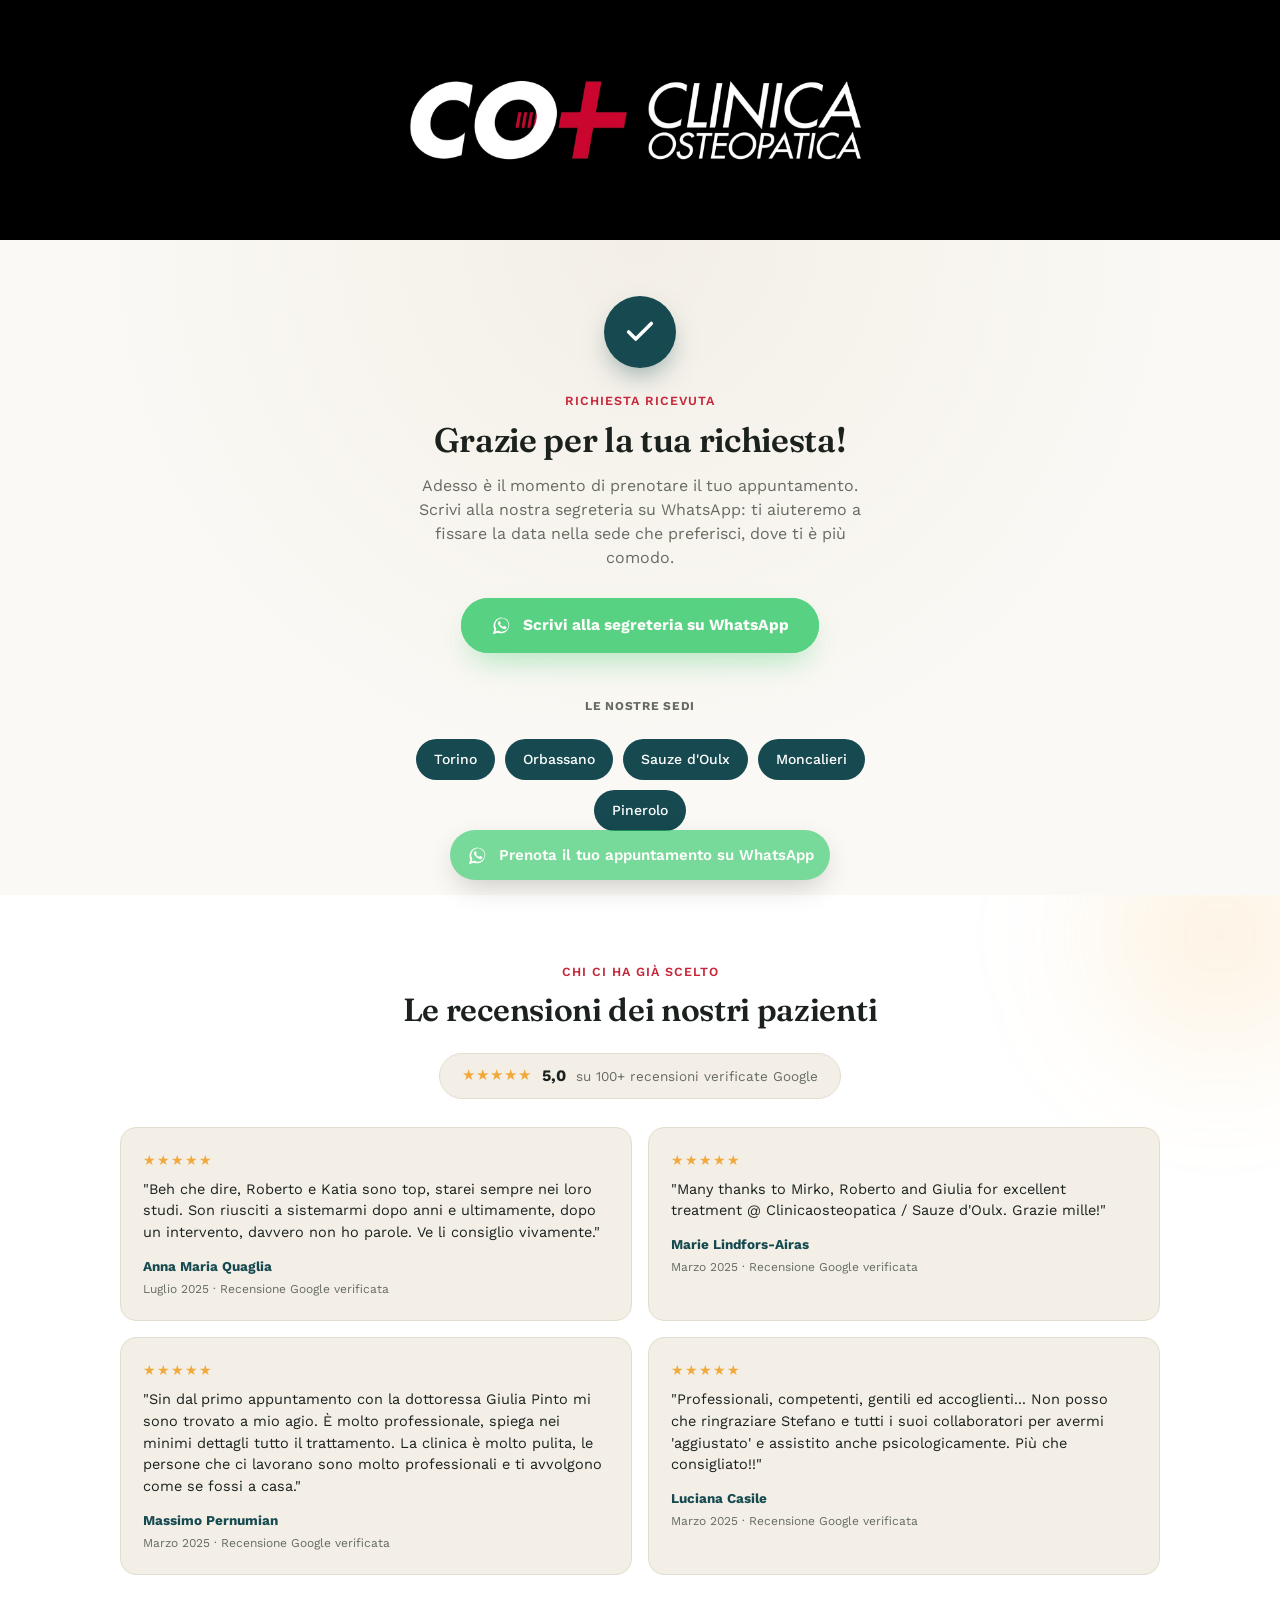
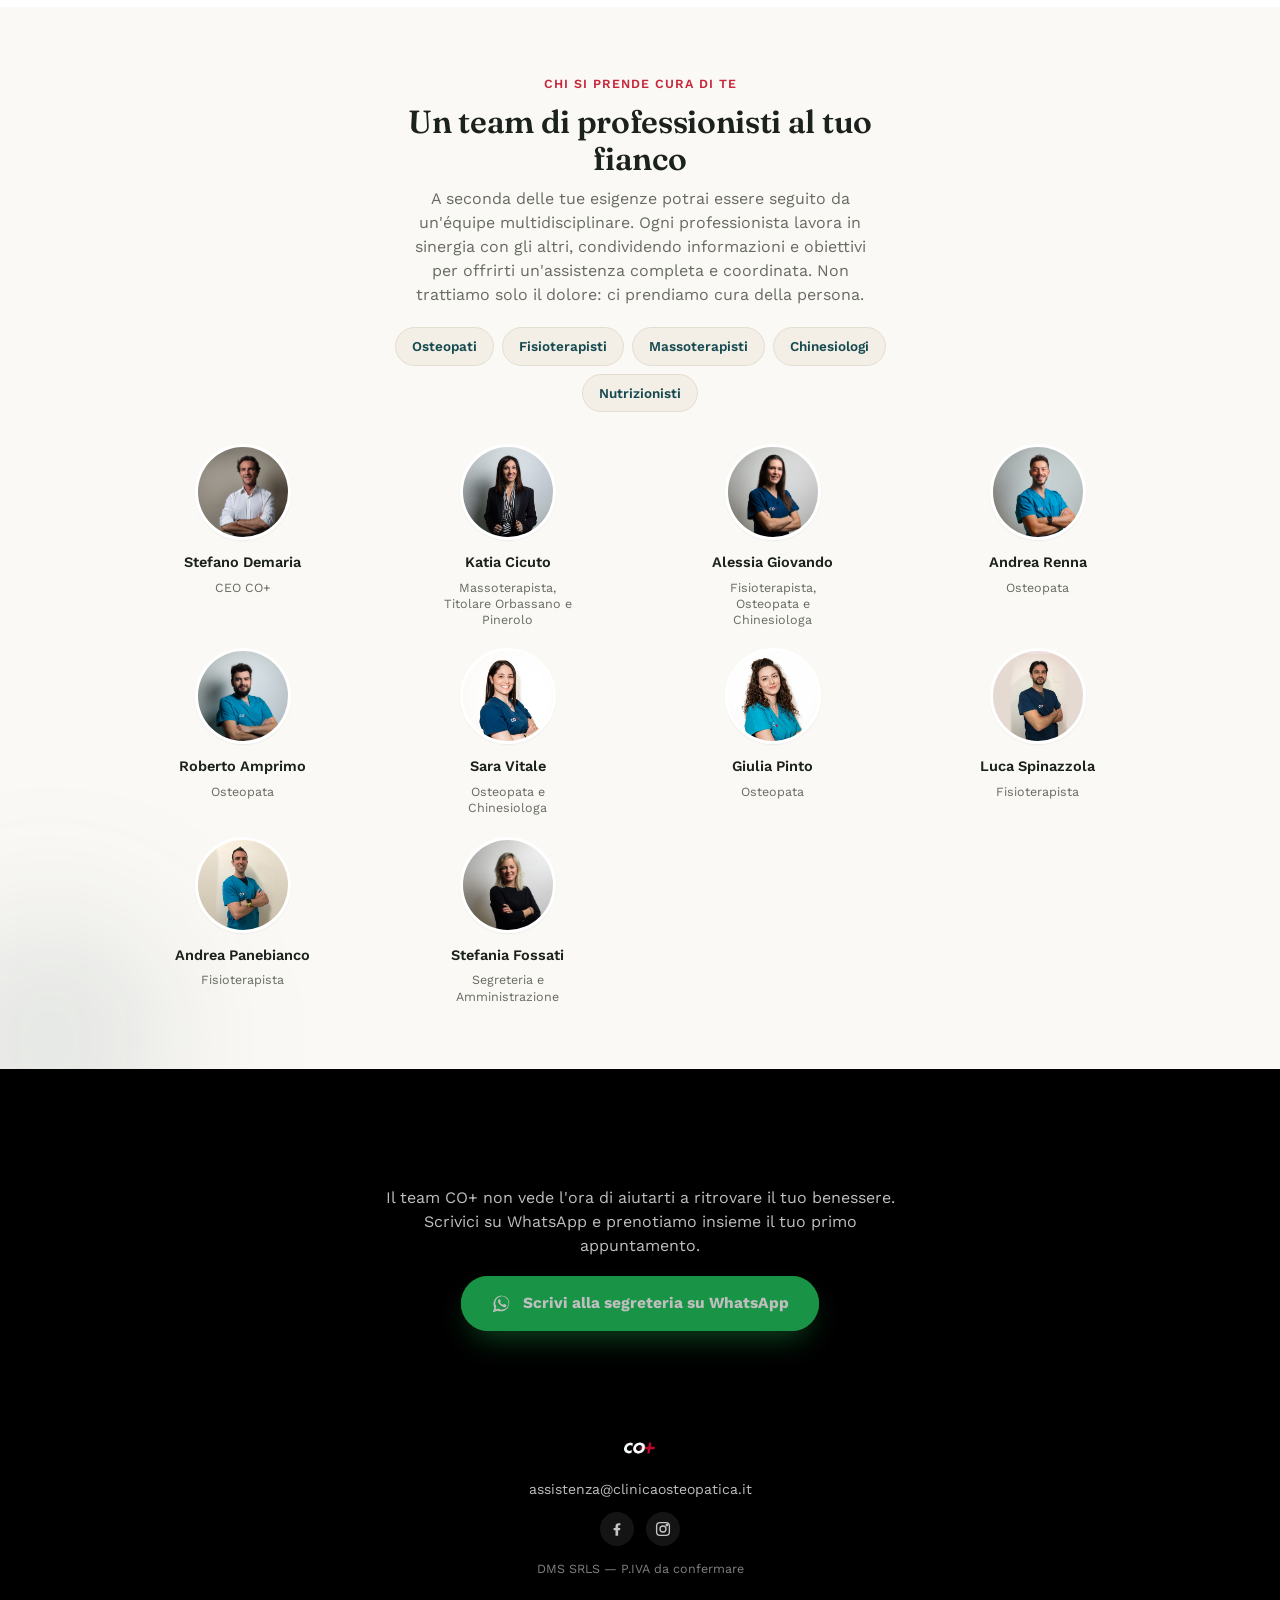
==== grazie.html @ 4c6d6905 "Connect the real WhatsApp number with a pre-filled booking message All four WhatsApp CTAs (landing f" ====
<!DOCTYPE html>
<html lang="it">
<head>
<meta charset="UTF-8">
<meta name="viewport" content="width=device-width, initial-scale=1.0">
<title>Grazie — CO+ Clinica Osteopatica</title>
<meta name="robots" content="noindex">
<link rel="preconnect" href="https://fonts.googleapis.com">
<link rel="preconnect" href="https://fonts.gstatic.com" crossorigin>
<link href="https://fonts.googleapis.com/css2?family=Fraunces:opsz,wght@9..144,400;9..144,500;9..144,600;9..144,700&family=Work+Sans:wght@400;500;600;700&display=swap" rel="stylesheet">
<link rel="stylesheet" href="styles.css">
</head>
<body>

<!-- ============ BARRA DI PROGRESSO SCROLL ============ -->
<div class="scroll-progress" id="scrollProgress"></div>

<!-- ============ HEADER ============ -->
<header class="site-header">
  <img src="assets/logo-header-horizontal.jpg" alt="CO+ Clinica Osteopatica" class="logo">
</header>

<!-- ============ THANK YOU ============ -->
<section class="thankyou">
  <div class="wrap thankyou-inner">
    <div class="thankyou-badge">
      <svg viewBox="0 0 24 24" width="34" height="34" fill="none" stroke="currentColor" stroke-width="2.5" stroke-linecap="round" stroke-linejoin="round"><path class="check-draw" d="M20 6 9 17l-5-5"/></svg>
      <span class="confetti c1"></span>
      <span class="confetti c2"></span>
      <span class="confetti c3"></span>
      <span class="confetti c4"></span>
      <span class="confetti c5"></span>
      <span class="confetti c6"></span>
    </div>
    <span class="eyebrow">Richiesta ricevuta</span>
    <h1>Grazie per la tua richiesta!</h1>
    <p class="thankyou-text">Adesso è il momento di prenotare il tuo appuntamento. Scrivi alla nostra segreteria su WhatsApp: ti aiuteremo a fissare la data nella sede che preferisci, dove ti è più comodo.</p>

    <a href="https://wa.me/393296730316?text=Ciao!%20Vorrei%20prenotare%20una%20visita" class="btn btn-whatsapp" target="_blank" rel="noopener">
      <svg viewBox="0 0 24 24" width="22" height="22" fill="currentColor" aria-hidden="true"><path d="M17.6 6.3A8.9 8.9 0 0 0 3.7 17L2 22l5.2-1.6A8.9 8.9 0 0 0 12 21a8.9 8.9 0 0 0 5.6-14.7ZM12 19.3a7.3 7.3 0 0 1-3.7-1l-.3-.2-3.1 1 1-3-.2-.3a7.3 7.3 0 1 1 6.3 3.5Zm4-5.5c-.2-.1-1.3-.6-1.5-.7s-.4-.1-.5.1-.5.7-.6.8-.2.1-.4 0a6 6 0 0 1-1.8-1.1 6.6 6.6 0 0 1-1.2-1.5c-.1-.2 0-.3.1-.4l.3-.4.2-.3v-.3c0-.1-.5-1.3-.7-1.7s-.4-.4-.5-.4h-.4a.9.9 0 0 0-.6.3 2.6 2.6 0 0 0-.8 1.9 4.5 4.5 0 0 0 1 2.4 10.2 10.2 0 0 0 3.9 3.4c.5.2 1 .4 1.3.5a3.1 3.1 0 0 0 1.4.1 2.3 2.3 0 0 0 1.5-1.1 1.9 1.9 0 0 0 .1-1.1c-.1-.1-.2-.2-.4-.3Z"/></svg>
      <span>Scrivi alla segreteria su WhatsApp</span>
    </a>

    <div class="thankyou-locations">
      <span class="thankyou-locations-label">Le nostre sedi</span>
      <div class="locations-grid">
        <div class="location-chip">Torino</div>
        <div class="location-chip">Orbassano</div>
        <div class="location-chip">Sauze d'Oulx</div>
        <div class="location-chip">Moncalieri</div>
        <div class="location-chip">Pinerolo</div>
      </div>
    </div>
  </div>
</section>

<!-- ============ RECENSIONI GOOGLE ============ -->
<section class="reviews">
  <div class="wrap">
    <span class="eyebrow">Chi ci ha già scelto</span>
    <h2>Le recensioni dei nostri pazienti</h2>
    <div class="reviews-badge">
      <span class="reviews-stars">★★★★★</span>
      <span class="reviews-score">5,0</span>
      <span class="reviews-count">su 100+ recensioni verificate Google</span>
    </div>
    <!-- 🔶 SOSTITUIRE: qui andrà il widget live Trustindex (script + div), queste 4 sono recensioni Google reali e verificate, inserite come soluzione temporanea -->
    <div class="reviews-grid">
      <div class="review-card">
        <span class="review-stars">★★★★★</span>
        <p class="review-text">"Beh che dire, Roberto e Katia sono top, starei sempre nei loro studi. Son riusciti a sistemarmi dopo anni e ultimamente, dopo un intervento, davvero non ho parole. Ve li consiglio vivamente."</p>
        <span class="review-author">Anna Maria Quaglia</span>
        <span class="review-date">Luglio 2025 · Recensione Google verificata</span>
      </div>
      <div class="review-card">
        <span class="review-stars">★★★★★</span>
        <p class="review-text">"Many thanks to Mirko, Roberto and Giulia for excellent treatment @ Clinicaosteopatica / Sauze d'Oulx. Grazie mille!"</p>
        <span class="review-author">Marie Lindfors-Airas</span>
        <span class="review-date">Marzo 2025 · Recensione Google verificata</span>
      </div>
      <div class="review-card">
        <span class="review-stars">★★★★★</span>
        <p class="review-text">"Sin dal primo appuntamento con la dottoressa Giulia Pinto mi sono trovato a mio agio. È molto professionale, spiega nei minimi dettagli tutto il trattamento. La clinica è molto pulita, le persone che ci lavorano sono molto professionali e ti avvolgono come se fossi a casa."</p>
        <span class="review-author">Massimo Pernumian</span>
        <span class="review-date">Marzo 2025 · Recensione Google verificata</span>
      </div>
      <div class="review-card">
        <span class="review-stars">★★★★★</span>
        <p class="review-text">"Professionali, competenti, gentili ed accoglienti... Non posso che ringraziare Stefano e tutti i suoi collaboratori per avermi 'aggiustato' e assistito anche psicologicamente. Più che consigliato!!"</p>
        <span class="review-author">Luciana Casile</span>
        <span class="review-date">Marzo 2025 · Recensione Google verificata</span>
      </div>
    </div>
  </div>
</section>

<!-- ============ TEAM ============ -->
<section class="team">
  <div class="wrap">
    <span class="eyebrow">Chi si prende cura di te</span>
    <h2>Un team di professionisti al tuo fianco</h2>
    <p class="section-sub">A seconda delle tue esigenze potrai essere seguito da un'équipe multidisciplinare. Ogni professionista lavora in sinergia con gli altri, condividendo informazioni e obiettivi per offrirti un'assistenza completa e coordinata. Non trattiamo solo il dolore: ci prendiamo cura della persona.</p>
    <div class="role-pills">
      <span class="role-pill">Osteopati</span>
      <span class="role-pill">Fisioterapisti</span>
      <span class="role-pill">Massoterapisti</span>
      <span class="role-pill">Chinesiologi</span>
      <span class="role-pill">Nutrizionisti</span>
    </div>
    <div class="team-grid">
      <div class="team-card"><img class="team-photo" src="assets/team/demaria.jpg" alt="Dott. Stefano Demaria" loading="lazy"><span class="team-name">Stefano Demaria</span><span class="team-role">CEO CO+</span></div>
      <div class="team-card"><img class="team-photo" src="assets/team/cicuto.jpg" alt="Dott.ssa Katia Cicuto" loading="lazy"><span class="team-name">Katia Cicuto</span><span class="team-role">Massoterapista, Titolare Orbassano e Pinerolo</span></div>
      <div class="team-card"><img class="team-photo" src="assets/team/giovando.jpg" alt="Dott.ssa Alessia Giovando" loading="lazy"><span class="team-name">Alessia Giovando</span><span class="team-role">Fisioterapista, Osteopata e Chinesiologa</span></div>
      <div class="team-card"><img class="team-photo" src="assets/team/renna.jpg" alt="Dott. Andrea Renna" loading="lazy"><span class="team-name">Andrea Renna</span><span class="team-role">Osteopata</span></div>
      <div class="team-card"><img class="team-photo" src="assets/team/amprimo.jpg" alt="Dott. Roberto Amprimo" loading="lazy"><span class="team-name">Roberto Amprimo</span><span class="team-role">Osteopata</span></div>
      <div class="team-card"><img class="team-photo" src="assets/team/vitale.jpg" alt="Dott.ssa Sara Vitale" loading="lazy"><span class="team-name">Sara Vitale</span><span class="team-role">Osteopata e Chinesiologa</span></div>
      <div class="team-card"><img class="team-photo" src="assets/team/pinto.jpg" alt="Dott.ssa Giulia Pinto" loading="lazy"><span class="team-name">Giulia Pinto</span><span class="team-role">Osteopata</span></div>
      <div class="team-card"><img class="team-photo" src="assets/team/spinazzola.jpg" alt="Dott. Luca Spinazzola" loading="lazy"><span class="team-name">Luca Spinazzola</span><span class="team-role">Fisioterapista</span></div>
      <div class="team-card"><img class="team-photo" src="assets/team/panebianco.jpg" alt="Dott. Andrea Panebianco" loading="lazy"><span class="team-name">Andrea Panebianco</span><span class="team-role">Fisioterapista</span></div>
      <div class="team-card"><img class="team-photo" src="assets/team/fossati.jpg" alt="Stefania Fossati" loading="lazy"><span class="team-name">Stefania Fossati</span><span class="team-role">Segreteria e Amministrazione</span></div>
    </div>
  </div>
</section>

<!-- ============ TI ASPETTIAMO ============ -->
<section class="final-cta">
  <div class="wrap">
    <h2>Ti aspettiamo!</h2>
    <p>Il team CO+ non vede l'ora di aiutarti a ritrovare il tuo benessere. Scrivici su WhatsApp e prenotiamo insieme il tuo primo appuntamento.</p>
    <a href="https://wa.me/393296730316?text=Ciao!%20Vorrei%20prenotare%20una%20visita" class="btn btn-whatsapp" target="_blank" rel="noopener">
      <svg viewBox="0 0 24 24" width="22" height="22" fill="currentColor" aria-hidden="true"><path d="M17.6 6.3A8.9 8.9 0 0 0 3.7 17L2 22l5.2-1.6A8.9 8.9 0 0 0 12 21a8.9 8.9 0 0 0 5.6-14.7ZM12 19.3a7.3 7.3 0 0 1-3.7-1l-.3-.2-3.1 1 1-3-.2-.3a7.3 7.3 0 1 1 6.3 3.5Zm4-5.5c-.2-.1-1.3-.6-1.5-.7s-.4-.1-.5.1-.5.7-.6.8-.2.1-.4 0a6 6 0 0 1-1.8-1.1 6.6 6.6 0 0 1-1.2-1.5c-.1-.2 0-.3.1-.4l.3-.4.2-.3v-.3c0-.1-.5-1.3-.7-1.7s-.4-.4-.5-.4h-.4a.9.9 0 0 0-.6.3 2.6 2.6 0 0 0-.8 1.9 4.5 4.5 0 0 0 1 2.4 10.2 10.2 0 0 0 3.9 3.4c.5.2 1 .4 1.3.5a3.1 3.1 0 0 0 1.4.1 2.3 2.3 0 0 0 1.5-1.1 1.9 1.9 0 0 0 .1-1.1c-.1-.1-.2-.2-.4-.3Z"/></svg>
      <span>Scrivi alla segreteria su WhatsApp</span>
    </a>
  </div>
</section>

<!-- ============ FOOTER ============ -->
<footer class="site-footer">
  <div class="wrap footer-inner">
    <img src="assets/logo-footer.jpg" alt="CO+" class="footer-logo">
    <!-- 🔶 SOSTITUIRE: contatti, P.IVA reali -->
    <p class="footer-contact">assistenza@clinicaosteopatica.it</p>
    <div class="footer-social">
      <a href="https://www.facebook.com/clinicaosteopaticaco" target="_blank" rel="noopener" aria-label="Facebook">
        <svg viewBox="0 0 24 24" width="18" height="18" fill="currentColor" aria-hidden="true"><path d="M13.5 21v-7.5h2.5l.4-3H13.5V8.5c0-.9.25-1.5 1.55-1.5H16.5V4.35C16.2 4.3 15.2 4.2 14 4.2c-2.4 0-4 1.45-4 4.1V10.5H7.5v3H10V21h3.5Z"/></svg>
      </a>
      <a href="https://www.instagram.com/co_clinicaosteopatica/" target="_blank" rel="noopener" aria-label="Instagram">
        <svg viewBox="0 0 24 24" width="18" height="18" fill="none" stroke="currentColor" stroke-width="1.8"><rect x="3.5" y="3.5" width="17" height="17" rx="4.5"/><circle cx="12" cy="12" r="4"/><circle cx="17.2" cy="6.8" r="1"/></svg>
      </a>
    </div>
    <p class="footer-legal">DMS SRLS — P.IVA da confermare</p>
  </div>
</footer>

<!-- ============ BARRA WHATSAPP FISSA ============ -->
<a href="https://wa.me/393296730316?text=Ciao!%20Vorrei%20prenotare%20una%20visita" class="whatsapp-bar" target="_blank" rel="noopener">
  <svg viewBox="0 0 24 24" width="22" height="22" fill="currentColor" aria-hidden="true"><path d="M17.6 6.3A8.9 8.9 0 0 0 3.7 17L2 22l5.2-1.6A8.9 8.9 0 0 0 12 21a8.9 8.9 0 0 0 5.6-14.7ZM12 19.3a7.3 7.3 0 0 1-3.7-1l-.3-.2-3.1 1 1-3-.2-.3a7.3 7.3 0 1 1 6.3 3.5Zm4-5.5c-.2-.1-1.3-.6-1.5-.7s-.4-.1-.5.1-.5.7-.6.8-.2.1-.4 0a6 6 0 0 1-1.8-1.1 6.6 6.6 0 0 1-1.2-1.5c-.1-.2 0-.3.1-.4l.3-.4.2-.3v-.3c0-.1-.5-1.3-.7-1.7s-.4-.4-.5-.4h-.4a.9.9 0 0 0-.6.3 2.6 2.6 0 0 0-.8 1.9 4.5 4.5 0 0 0 1 2.4 10.2 10.2 0 0 0 3.9 3.4c.5.2 1 .4 1.3.5a3.1 3.1 0 0 0 1.4.1 2.3 2.3 0 0 0 1.5-1.1 1.9 1.9 0 0 0 .1-1.1c-.1-.1-.2-.2-.4-.3Z"/></svg>
  <span>Prenota il tuo appuntamento su WhatsApp</span>
</a>

<script src="script.js"></script>
</body>
</html>
---- styles.css ----
/* ============================================
   CO+ Clinica Osteopatica — Landing Page
   Design tokens ispirati a shadcn/ui, applicati
   alla palette reale del brand (petrolio + rosso)
   ============================================ */

:root{
  --background: #FBF9F5;
  --surface: #FFFFFF;
  --surface-muted: #F3EFE7;
  --foreground: #1B211D;
  --muted-foreground: #666B60;
  --border: #E3DDCF;
  --primary: #164A50;
  --primary-hover: #0F373C;
  --primary-foreground: #FFFFFF;
  --accent: #C6273B;
  --accent-hover: #A81F31;
  --accent-foreground: #FFFFFF;
  --radius-sm: 10px;
  --radius: 16px;
  --radius-lg: 24px;
  --shadow-sm: 0 1px 2px rgba(20,24,20,0.06);
  --shadow: 0 8px 24px -8px rgba(20,24,20,0.16);
  --shadow-lg: 0 24px 48px -16px rgba(20,24,20,0.22);
  --whatsapp-bar-h: 90px;
}

*{ box-sizing: border-box; margin:0; padding:0; }

html{ scroll-behavior: smooth; }

/* ============ BARRA DI PROGRESSO SCROLL ============ */
.scroll-progress{
  position: fixed;
  z-index: 100;
}
/* Mobile: barra verticale a sinistra */
@media (max-width: 639px){
  .scroll-progress{
    top: 0; left: 0;
    width: 4px;
    height: var(--scroll-pct, 0%);
    background: linear-gradient(180deg, var(--accent), var(--primary));
    transition: height .1s linear;
  }
}
/* Tablet/desktop: barra orizzontale in alto */
@media (min-width: 640px){
  .scroll-progress{
    top: 0; left: 0;
    height: 3px;
    width: var(--scroll-pct, 0%);
    background: linear-gradient(90deg, var(--accent), var(--primary));
    transition: width .1s linear;
  }
}

body{
  background: var(--background);
  color: var(--foreground);
  font-family: 'Work Sans', -apple-system, sans-serif;
  font-size: 16px;
  line-height: 1.5;
  padding-bottom: var(--whatsapp-bar-h);
  -webkit-font-smoothing: antialiased;
}

h1, h2, h3{
  font-family: 'Fraunces', Georgia, serif;
  font-weight: 600;
  line-height: 1.15;
  letter-spacing: -0.01em;
  color: var(--foreground);
}

img{ max-width: 100%; display:block; }
a{ color: inherit; text-decoration: none; }
ul{ list-style: none; }

.wrap{
  width: 100%;
  max-width: 1080px;
  margin: 0 auto;
  padding: 0 20px;
}

.eyebrow{
  display: inline-block;
  font-family: 'Work Sans', sans-serif;
  font-size: 12.5px;
  font-weight: 600;
  letter-spacing: 0.08em;
  text-transform: uppercase;
  color: var(--accent);
  margin-bottom: 10px;
}

.section-sub{
  color: var(--muted-foreground);
  font-size: 16px;
  max-width: 46ch;
  margin: 10px auto 0;
}

/* ============ HEADER ============ */
.site-header{
  background: #000000; /* fallback, invisibile: il logo copre quasi tutto */
  line-height: 0;
}
.logo{
  width: 100%;
  height: 130px;
  object-fit: contain;
  object-position: center;
  display: block;
}

@media (min-width: 640px){
  .logo{ height: 190px; }
}
@media (min-width: 1024px){
  .logo{ height: 240px; }
}

/* ============ HERO (above the fold) ============ */
.hero{
  padding: 32px 0 40px;
  background: var(--surface);
}
.hero-inner{ text-align:center; }
.hero h1{
  font-size: clamp(26px, 6vw, 34px);
  max-width: 20ch;
  margin: 0 auto 10px;
}
.hero-sub{
  color: var(--muted-foreground);
  font-size: 16px;
  margin-bottom: 22px;
}

.form-card{
  background: var(--surface-muted);
  border: 1px solid var(--border);
  border-radius: var(--radius-lg);
  padding: 20px;
  max-width: 440px;
  margin: 0 auto;
  box-shadow: var(--shadow-sm);
}
.form-card--embed{
  position: relative;
  background: #fff;
  border: none;
  border-radius: 28px;
  padding: 5px;
  min-height: 780px;
  overflow: hidden;
  z-index: 1;
  will-change: box-shadow;
  transform: translateZ(0);
  animation: form-glow-color 4s ease-in-out infinite;
}
@keyframes form-glow-color{
  0%, 100%{ box-shadow: 0 0 0 2px rgba(198,39,59,0.25), 0 0 26px 8px rgba(198,39,59,0.22); }
  50%{ box-shadow: 0 0 0 2px rgba(22,74,80,0.25), 0 0 26px 8px rgba(22,74,80,0.22); }
}

/* Placeholder del modulo GHL — da rimuovere quando si incolla l'embed reale */
.form-placeholder{ text-align:left; }
.form-placeholder-label{
  display:block;
  font-size: 12px;
  font-weight: 600;
  letter-spacing: 0.05em;
  text-transform: uppercase;
  color: var(--muted-foreground);
  margin-bottom: 12px;
  text-align: center;
}
.fake-field{
  height: 44px;
  border-radius: var(--radius-sm);
  background: var(--surface);
  border: 1px dashed var(--border);
  margin-bottom: 10px;
}
.fake-button{
  position: relative;
  height: 46px;
  border-radius: var(--radius-sm);
  background: var(--accent);
  color: var(--accent-foreground);
  display:flex; align-items:center; justify-content:center;
  font-weight: 600;
  margin-top: 4px;
  animation: btn-bounce 2.8s ease-in-out infinite;
}
.fake-button::before{
  content: "";
  position: absolute;
  inset: 0;
  border-radius: inherit;
  border: 2px solid var(--accent);
  animation: btn-ring 2.8s ease-out infinite;
  pointer-events: none;
}

/* ============ BOTTONI GENERICI ============ */
.btn{
  position: relative;
  display:inline-block;
  padding: 14px 28px;
  border-radius: var(--radius-sm);
  font-weight: 600;
  font-size: 15px;
  transition: transform .15s ease, box-shadow .15s ease, background .15s ease;
  animation: btn-bounce 2.8s ease-in-out infinite;
}
.btn::before{
  content: "";
  position: absolute;
  inset: 0;
  border-radius: inherit;
  border: 2px solid var(--btn-ring, currentColor);
  animation: btn-ring 2.8s ease-out infinite;
  pointer-events: none;
}
.btn:hover{ animation-play-state: paused; }
.btn:hover::before{ animation-play-state: paused; opacity: 0; }
@keyframes btn-bounce{
  0%, 100%{ transform: translateY(0); }
  50%{ transform: translateY(-3px); }
}
@keyframes btn-ring{
  0%{ transform: scale(1); opacity: .55; }
  100%{ transform: scale(1.16); opacity: 0; }
}
.btn-primary{
  --btn-ring: var(--primary);
  background: var(--primary);
  color: var(--primary-foreground);
  box-shadow: var(--shadow-sm);
}
.btn-primary:hover{ background: var(--primary-hover); transform: translateY(-1px); box-shadow: var(--shadow); }

/* ============ SEZIONI GENERICHE ============ */
section{ padding: 64px 0; }
section .wrap{ text-align:center; }
section h2{ font-size: clamp(24px, 4vw, 32px); max-width: 24ch; margin: 0 auto; }

.video-section{ background: var(--surface-muted); }

.video-placeholder{
  margin: 28px auto 0;
  max-width: 720px;
  aspect-ratio: 16/9;
  background: linear-gradient(160deg, var(--primary) 0%, #0F3438 100%);
  border-radius: var(--radius-lg);
  display:flex; flex-direction:column; align-items:center; justify-content:center;
  gap: 14px;
  box-shadow: var(--shadow);
}
.play-button{
  width: 64px; height: 64px;
  border-radius: 50%;
  background: rgba(255,255,255,0.14);
  border: 1px solid rgba(255,255,255,0.4);
  display:flex; align-items:center; justify-content:center;
  color: #fff;
  position: relative;
}
.play-button::before{
  content: "";
  position: absolute;
  inset: 0;
  border-radius: 50%;
  border: 1px solid rgba(255,255,255,0.5);
  animation: play-pulse 2.2s ease-out infinite;
}
@keyframes play-pulse{
  0%{ transform: scale(1); opacity: .8; }
  100%{ transform: scale(1.6); opacity: 0; }
}
.video-placeholder-label{
  color: rgba(255,255,255,0.75);
  font-size: 13px;
  letter-spacing: 0.03em;
}

/* ============ CHECKLIST PROBLEMI ============ */
.problems{ position: relative; overflow: hidden; }
.problems::before, .problems::after{
  content: "";
  position: absolute;
  border-radius: 50%;
  filter: blur(60px);
  pointer-events: none;
  z-index: 0;
  will-change: transform;
  transform: translateZ(0);
  backface-visibility: hidden;
}
.problems::before{
  width: 260px; height: 260px;
  background: rgba(198,39,59,0.12);
  top: -100px; right: -80px;
}
.problems::after{
  width: 220px; height: 220px;
  background: rgba(22,74,80,0.10);
  bottom: -90px; left: -70px;
}
.problems .wrap{ position: relative; z-index: 1; }
.problems-list{
  max-width: 480px;
  margin: 28px auto 32px;
  text-align: left;
  display: grid;
  gap: 10px;
}
.problems-list li{
  display:flex; align-items:center; gap: 12px;
  background: var(--surface);
  border: 1px solid var(--border);
  border-radius: var(--radius-sm);
  padding: 14px 16px;
  font-size: 15.5px;
}
.check{
  flex-shrink:0;
  width: 24px; height:24px;
  border-radius: 50%;
  background: var(--primary);
  color: #fff;
  display:flex; align-items:center; justify-content:center;
  font-size: 13px;
}
.problems-closing{
  max-width: 480px;
  margin: 0 auto 24px;
  font-style: italic;
  color: var(--muted-foreground);
  font-size: 14.5px;
}

/* ============ PERCHÉ SCEGLIERE CO+ ============ */
.why{ background: var(--primary); color: rgba(255,255,255,0.92); position: relative; overflow: hidden; }
.why-inner{ max-width: 680px; position: relative; }
.why .eyebrow{ color: #F0B4A8; }
.why h2{ color: #fff; }
.why-quote-mark{
  display:block;
  font-family: 'Fraunces', serif;
  font-size: 100px;
  line-height: 1;
  color: rgba(255,255,255,0.18);
  margin: 6px 0 -18px;
}
.why-lead{ font-size: 18px; font-weight: 600; color: #fff; margin-bottom: 14px; }
.why p{ color: rgba(255,255,255,0.8); font-size: 15px; margin-bottom: 12px; }
.why strong{ color: #fff; }

/* ============ RECENSIONI GOOGLE ============ */
.reviews{ background: var(--surface); padding-bottom: 32px; position: relative; overflow: hidden; }
.reviews::before{
  content: "";
  position: absolute;
  width: 240px; height: 240px;
  border-radius: 50%;
  filter: blur(65px);
  background: rgba(242,169,59,0.14);
  top: -80px; right: -60px;
  pointer-events: none;
  z-index: 0;
  will-change: transform;
  transform: translateZ(0);
  backface-visibility: hidden;
}
.reviews .wrap{ position: relative; z-index: 1; }
.reviews-badge{
  margin: 24px auto 20px;
  display: inline-flex;
  align-items: center;
  gap: 10px;
  background: var(--surface-muted);
  border: 1px solid var(--border);
  border-radius: 999px;
  padding: 10px 22px;
}
.reviews-stars{ color: #F2A93B; letter-spacing: 1px; font-size: 15px; }
.reviews-score{ font-weight: 700; color: var(--foreground); }
.reviews-count{ color: var(--muted-foreground); font-size: 13.5px; }
.reviews-grid{
  margin-top: 8px;
  display: grid;
  gap: 16px;
  grid-template-columns: 1fr;
  text-align: left;
}
.review-card{
  background: var(--surface-muted);
  border: 1px solid var(--border);
  border-radius: var(--radius);
  padding: 22px;
  display: flex;
  flex-direction: column;
  gap: 4px;
  transition: transform .25s cubic-bezier(.2,.8,.2,1), box-shadow .25s ease, border-color .25s ease;
}
.review-card:hover{
  transform: translateY(-3px);
  box-shadow: var(--shadow);
  border-color: var(--primary);
}
.review-stars{ color: #F2A93B; font-size: 14px; letter-spacing: 1px; margin-bottom: 4px; }
.review-text{ font-size: 14.5px; color: var(--foreground); line-height: 1.5; margin-bottom: 8px; }
.review-author{ font-weight: 700; font-size: 13.5px; color: var(--primary); }
.review-date{ font-size: 12px; color: var(--muted-foreground); }

@media (min-width: 640px){
  .reviews-grid{ grid-template-columns: repeat(2, 1fr); }
}

/* ============ NUMERI CHIAVE ============ */
.stats{
  padding: 40px 0;
  background: linear-gradient(135deg, #FFFFFF 0%, #EFEAE0 100%);
}
.stats-grid{
  display: grid;
  grid-template-columns: 1fr 1fr;
  text-align: center;
}
.stat-item{
  padding: 14px 8px;
  border-top: 1px solid var(--border);
  border-left: 1px solid var(--border);
}
.stat-item:nth-child(1),
.stat-item:nth-child(2){ border-top: none; }
.stat-item:nth-child(odd){ border-left: none; }
.stat-number{
  display:block;
  font-family: 'Fraunces', serif;
  font-weight: 600;
  font-size: clamp(30px, 8vw, 44px);
  color: var(--primary);
  line-height: 1.1;
}
.stat-label{
  display:block;
  margin-top: 4px;
  font-weight: 700;
  font-size: 12px;
  letter-spacing: 0.03em;
  color: var(--primary);
}

@media (min-width: 640px){
  .stats-grid{ grid-template-columns: repeat(4, 1fr); }
  .stat-item{ border-top: none !important; border-left: 1px solid var(--border); padding: 8px 16px; }
  .stat-item:nth-child(1){ border-left: none; }
  .stat-label{ font-size: 13px; }
}

/* ============ PROCESS (4 STEP TIMELINE) ============ */
.process{ background: var(--surface); padding-top: 32px; padding-bottom: 32px; }
.timeline{
  margin-top: 40px;
  display: grid;
  gap: 0;
  text-align: left;
}
.timeline-step{
  position: relative;
  padding: 0 0 32px 44px;
  border-left: 2px solid var(--border);
}
.timeline-step:last-child{ border-left-color: transparent; padding-bottom: 0; }
.timeline-dot{
  position: absolute;
  left: -19px; top: 0;
  width: 36px; height: 36px;
  border-radius: 50%;
  background: var(--primary);
  color: #fff;
  display:flex; align-items:center; justify-content:center;
  font-family: 'Fraunces', serif;
  font-weight: 600;
  font-size: 15px;
}
.timeline-step h3{ font-size: 17px; margin-bottom: 4px; }
.timeline-step p{ color: var(--muted-foreground); font-size: 14.5px; }

/* ============ LA PRIMA VISITA COMPRENDE ============ */
.first-visit{ background: var(--surface-muted); padding-top: 32px; padding-bottom: 32px; }
.first-visit-grid{
  margin-top: 28px;
  display: grid;
  gap: 10px;
  text-align: left;
}
.fv-item{
  background: var(--surface);
  border: 1px solid var(--border);
  border-radius: var(--radius-sm);
  padding: 14px 16px;
  font-size: 14.5px;
  position: relative;
  padding-left: 40px;
  transition: transform .2s ease, box-shadow .2s ease, border-color .2s ease;
}
.fv-item:hover{
  transform: translateX(3px);
  box-shadow: var(--shadow-sm);
  border-color: var(--accent);
}
.fv-item::before{
  content: "✓";
  position: absolute;
  left: 14px; top: 50%;
  transform: translateY(-50%);
  color: var(--accent);
  font-weight: 700;
}

/* ============ TRATTAMENTI ============ */
.treatments{ background: var(--surface-muted); padding-top: 32px; }
.treatments-grid{
  margin-top: 32px;
  display:grid;
  gap: 16px;
  grid-template-columns: 1fr;
  text-align:left;
}
.treatment-card{
  background: var(--surface);
  border: 1px solid var(--border);
  border-radius: var(--radius);
  padding: 22px;
  box-shadow: var(--shadow-sm);
  transition: box-shadow .2s ease, transform .2s ease;
}
.treatment-card:hover{ box-shadow: var(--shadow); transform: translateY(-2px); }
.treatment-icon{
  display: flex;
  align-items: center;
  justify-content: center;
  width: 60px; height: 60px;
  border-radius: 14px;
  background: var(--surface-muted);
  color: var(--accent);
  margin-bottom: 14px;
  transition: background .2s ease, color .2s ease;
}
.treatment-card:hover .treatment-icon{ background: var(--accent); color: #fff; }
.treatment-card h3{ font-size: 18px; margin-bottom: 8px; color: var(--primary); }
.treatment-card p{ color: var(--muted-foreground); font-size: 14.5px; }

/* ============ TEAM ============ */
.team{ position: relative; overflow: hidden; }
.team::before{
  content: "";
  position: absolute;
  width: 260px; height: 260px;
  border-radius: 50%;
  filter: blur(70px);
  background: rgba(22,74,80,0.10);
  bottom: -100px; left: -80px;
  pointer-events: none;
  z-index: 0;
  will-change: transform;
  transform: translateZ(0);
  backface-visibility: hidden;
}
.team .wrap{ position: relative; z-index: 1; }
.role-pills{
  margin: 20px auto 32px;
  display:flex; flex-wrap:wrap; justify-content:center; gap:8px;
  max-width: 520px;
}
.role-pill{
  background: var(--surface-muted);
  border: 1px solid var(--border);
  color: var(--primary);
  font-weight: 600;
  font-size: 13.5px;
  padding: 8px 16px;
  border-radius: 999px;
  transition: background .2s ease, color .2s ease, transform .2s ease;
}
.role-pill:hover{
  background: var(--primary);
  color: #fff;
  transform: translateY(-2px);
}
.team-grid{
  margin-top: 24px;
  display:grid;
  gap: 20px;
  grid-template-columns: repeat(2, 1fr);
}
.team-card{ display:flex; flex-direction:column; align-items:center; gap:6px; text-align:center; }
.team-photo{
  width: 96px; height:96px;
  border-radius: 50%;
  object-fit: cover;
  object-position: top center;
  border: 3px solid var(--surface);
  box-shadow: var(--shadow-sm);
  transition: transform .3s cubic-bezier(.2,.8,.2,1), box-shadow .3s ease, border-color .3s ease;
}
.team-photo:hover{
  transform: scale(1.08);
  box-shadow: var(--shadow);
  border-color: var(--accent);
}
.team-name{ font-weight:600; font-size:14.5px; margin-top:6px; }
.team-role{ color: var(--muted-foreground); font-size:12.5px; line-height:1.3; max-width: 16ch; }

/* ============ SEDI ============ */
.locations{ background: var(--surface); }
.locations-grid{
  margin-top: 24px;
  display:flex; flex-wrap:wrap; justify-content:center; gap:10px;
}
.location-chip{
  background: var(--primary);
  color: var(--primary-foreground);
  padding: 10px 18px;
  border-radius: 999px;
  font-size: 14px;
  font-weight: 500;
  transition: transform .2s ease, box-shadow .2s ease, background .2s ease;
}
.location-chip:hover{
  background: var(--accent);
  transform: translateY(-2px) scale(1.04);
  box-shadow: var(--shadow);
}

/* ============ FAQ ============ */
.faq{ background: var(--surface-muted); position: relative; overflow: hidden; }
.faq::before{
  content: "";
  position: absolute;
  width: 280px; height: 280px;
  border-radius: 50%;
  filter: blur(70px);
  background: rgba(22,74,80,0.10);
  top: -110px; left: -90px;
  pointer-events: none;
  z-index: 0;
  will-change: transform;
  transform: translateZ(0);
  backface-visibility: hidden;
}
.faq::after{
  content: "";
  position: absolute;
  width: 220px; height: 220px;
  border-radius: 50%;
  filter: blur(60px);
  background: rgba(198,39,59,0.10);
  bottom: -80px; right: -70px;
  pointer-events: none;
  z-index: 0;
  will-change: transform;
  transform: translateZ(0);
  backface-visibility: hidden;
}
.faq .wrap{ position: relative; z-index: 1; }
.faq-list{
  margin: 28px auto 0;
  max-width: 640px;
  text-align: left;
  display: grid;
  gap: 10px;
}
.faq-item{
  background: var(--surface);
  border: 1px solid var(--border);
  border-radius: var(--radius);
  padding: 4px 20px;
  overflow: hidden;
  transition: border-color .2s ease, box-shadow .2s ease;
}
.faq-item:hover{ border-color: var(--primary); box-shadow: var(--shadow-sm); }
.faq-item[open]{ border-color: var(--primary); }
.faq-item summary{
  list-style: none;
  cursor: pointer;
  padding: 16px 0;
  display: flex;
  align-items: center;
  justify-content: space-between;
  gap: 16px;
  font-weight: 600;
  font-size: 15.5px;
  color: var(--foreground);
}
.faq-item summary::-webkit-details-marker{ display:none; }
.faq-icon{
  flex-shrink: 0;
  width: 22px; height: 22px;
  border-radius: 50%;
  background: var(--surface-muted);
  position: relative;
}
.faq-icon::before, .faq-icon::after{
  content: "";
  position: absolute;
  background: var(--primary);
  top: 50%; left: 50%;
  transform: translate(-50%, -50%);
}
.faq-icon::before{ width: 10px; height: 2px; }
.faq-icon::after{ width: 2px; height: 10px; transition: transform .2s ease; }
.faq-item[open] .faq-icon::after{ transform: translate(-50%, -50%) rotate(90deg) scale(0); }
.faq-item p{
  color: var(--muted-foreground);
  font-size: 14.5px;
  padding: 0 0 18px;
  margin: 0;
}

/* ============ CTA FINALE ============ */
.final-cta{
  background: #000000;
  color: #fff;
  text-align: center;
}
.final-cta h2{ color: #fff; max-width: 20ch; margin: 0 auto 16px; }
.final-cta p{ color: rgba(255,255,255,0.75); max-width: 52ch; margin: 0 auto 18px; }
.final-cta-tagline{ font-weight: 600; color: #fff !important; margin-bottom: 26px !important; }
.btn-accent{
  --btn-ring: var(--accent);
  background: var(--accent);
  color: #fff;
  box-shadow: 0 10px 30px -8px rgba(198,39,59,0.6);
}
.btn-accent:hover{ background: var(--accent-hover); transform: translateY(-1px); }

/* ============ THANK YOU ============ */
.thankyou{
  padding: 56px 0 64px;
  background: radial-gradient(circle at 50% 0%, var(--surface-muted) 0%, var(--background) 60%);
}
.thankyou-inner{ max-width: 560px; text-align: center; }
.thankyou-badge{
  position: relative;
  width: 72px; height: 72px;
  margin: 0 auto 20px;
  border-radius: 50%;
  background: var(--primary);
  color: #fff;
  display: flex; align-items: center; justify-content: center;
  box-shadow: 0 12px 28px -8px rgba(22,74,80,0.5);
  animation: badge-pop .5s cubic-bezier(.2,.9,.3,1.4) both;
}
.check-draw{
  stroke-dasharray: 30;
  stroke-dashoffset: 30;
  animation: check-draw .4s .45s ease-out both;
}
@keyframes check-draw{
  to{ stroke-dashoffset: 0; }
}
.confetti{
  position: absolute;
  top: 50%; left: 50%;
  width: 7px; height: 7px;
  border-radius: 2px;
  background: var(--accent);
  opacity: 0;
  animation: confetti-burst .7s .4s ease-out both;
}
.confetti.c1{ background: var(--accent); --tx: -46px; --ty: -34px; --rot: 30deg; }
.confetti.c2{ background: var(--primary-hover); --tx: 44px; --ty: -38px; --rot: -25deg; animation-delay: .44s; }
.confetti.c3{ background: #F2A93B; --tx: -52px; --ty: 10px; --rot: 60deg; animation-delay: .48s; border-radius: 50%; }
.confetti.c4{ background: var(--accent); --tx: 50px; --ty: 14px; --rot: -50deg; animation-delay: .42s; border-radius: 50%; }
.confetti.c5{ background: #F2A93B; --tx: -20px; --ty: -52px; --rot: 15deg; animation-delay: .5s; }
.confetti.c6{ background: var(--primary-hover); --tx: 22px; --ty: -50px; --rot: -15deg; animation-delay: .46s; border-radius: 50%; }
@keyframes confetti-burst{
  0%{ opacity: 1; transform: translate(-50%, -50%) rotate(0); }
  100%{ opacity: 0; transform: translate(calc(-50% + var(--tx)), calc(-50% + var(--ty))) rotate(var(--rot)); }
}
@keyframes badge-pop{
  0%{ transform: scale(0); opacity: 0; }
  100%{ transform: scale(1); opacity: 1; }
}
.thankyou h1{
  font-size: clamp(26px, 6vw, 34px);
  margin-bottom: 14px;
}
.thankyou-text{
  color: var(--muted-foreground);
  font-size: 16px;
  max-width: 46ch;
  margin: 0 auto 28px;
}
.btn-whatsapp{
  position: relative;
  display: inline-flex;
  align-items: center;
  gap: 10px;
  background: #22C55E;
  color: #fff;
  padding: 16px 30px;
  border-radius: 999px;
  font-weight: 700;
  font-size: 15.5px;
  box-shadow: 0 14px 32px -10px rgba(34,197,94,0.55);
  opacity: 0.75; /* non ancora collegata: leggero stato "disabled" visivo */
  transition: transform .2s ease, box-shadow .2s ease;
  animation: btn-wa-bounce 2.6s ease-in-out infinite;
}
.btn-whatsapp::before{
  content: "";
  position: absolute;
  inset: 0;
  border-radius: 999px;
  border: 2px solid #22C55E;
  animation: btn-wa-ring 2.6s ease-out infinite;
  pointer-events: none;
}
.btn-whatsapp:hover{ transform: translateY(-2px) scale(1.03); box-shadow: 0 18px 36px -8px rgba(34,197,94,0.6); }
@keyframes btn-wa-bounce{
  0%, 100%{ transform: translateY(0); }
  50%{ transform: translateY(-4px); }
}
@keyframes btn-wa-ring{
  0%{ transform: scale(1); opacity: .6; }
  100%{ transform: scale(1.18); opacity: 0; }
}
.thankyou-locations{ margin-top: 44px; }
.thankyou-locations-label{
  display:block;
  font-size: 12px;
  font-weight: 700;
  letter-spacing: 0.06em;
  text-transform: uppercase;
  color: var(--muted-foreground);
  margin-bottom: 14px;
}

/* ============ FOOTER ============ */
.site-footer{
  background: #000000;
  color: rgba(255,255,255,0.75);
  padding: 36px 0;
  text-align:center;
}
.footer-logo{ height: 34px; margin: 0 auto 14px; }
.footer-contact{ font-size: 14px; margin-bottom: 4px; }
.footer-social{
  display: flex;
  justify-content: center;
  gap: 12px;
  margin: 12px 0 14px;
}
.footer-social a{
  width: 34px; height: 34px;
  display: flex; align-items: center; justify-content: center;
  border-radius: 50%;
  background: rgba(255,255,255,0.08);
  color: rgba(255,255,255,0.75);
  transition: background .2s ease, color .2s ease, transform .2s ease;
}
.footer-social a:hover{
  background: var(--accent);
  color: #fff;
  transform: translateY(-2px);
}
.footer-legal{ font-size: 12.5px; color: rgba(255,255,255,0.5); }

/* ============ PILLOLA WHATSAPP FISSA ============ */
.whatsapp-bar{
  position: fixed;
  left: 50%;
  bottom: 20px;
  transform: translateX(-50%);
  width: calc(100vw - 32px);
  max-width: 380px;
  min-width: 280px;
  background: #22C55E;
  color: #fff;
  display:flex; align-items:center; justify-content:center;
  gap: 10px;
  padding: 16px 28px;
  border-radius: 999px;
  font-weight: 600;
  font-size: 14px;
  line-height: 1.25;
  text-align: center;
  box-shadow: 0 10px 30px -6px rgba(0,0,0,0.35);
  z-index: 50;
  opacity: 0.6; /* non ancora collegata: leggero stato "disabled" visivo */
  transition: transform .2s ease, box-shadow .2s ease;
  animation: wa-glow 2.6s ease-in-out infinite;
}
.whatsapp-bar:hover{ transform: translateX(-50%) translateY(-2px); }
@keyframes wa-glow{
  0%, 100%{ box-shadow: 0 10px 30px -6px rgba(0,0,0,0.35), 0 0 0 0 rgba(34,197,94,0.45); }
  50%{ box-shadow: 0 10px 30px -6px rgba(0,0,0,0.35), 0 0 0 10px rgba(34,197,94,0); }
}
.whatsapp-bar svg{ flex-shrink: 0; }

@media (min-width: 480px){
  .whatsapp-bar{ font-size: 15px; padding: 14px 28px; }
  .whatsapp-bar span{ white-space: nowrap; }
}

/* ============ SCROLL REVEAL ============ */
.reveal{ opacity:0; transform: translateY(18px) scale(.98); transition: opacity .7s cubic-bezier(.2,.8,.2,1), transform .7s cubic-bezier(.2,.8,.2,1); }
.reveal.is-visible{ opacity:1; transform: translateY(0) scale(1); }

/* ============ RESPONSIVE (tablet+) ============ */
@media (min-width: 640px){
  .treatments-grid{ grid-template-columns: repeat(2, 1fr); }
  .team-grid{ grid-template-columns: repeat(4, 1fr); }
  .first-visit-grid{ grid-template-columns: repeat(2, 1fr); }
}
@media (min-width: 900px){
  .treatments-grid{ grid-template-columns: repeat(4, 1fr); }
  .hero{ padding: 48px 0 56px; }
  .timeline{
    grid-template-columns: repeat(4, 1fr);
    gap: 20px;
  }
  .timeline-step{
    border-left: none;
    border-top: 2px solid var(--border);
    padding: 28px 12px 0 0;
  }
  .timeline-step:last-child{ border-top-color: var(--border); }
  .timeline-dot{ left: -18px; top: -18px; }
}
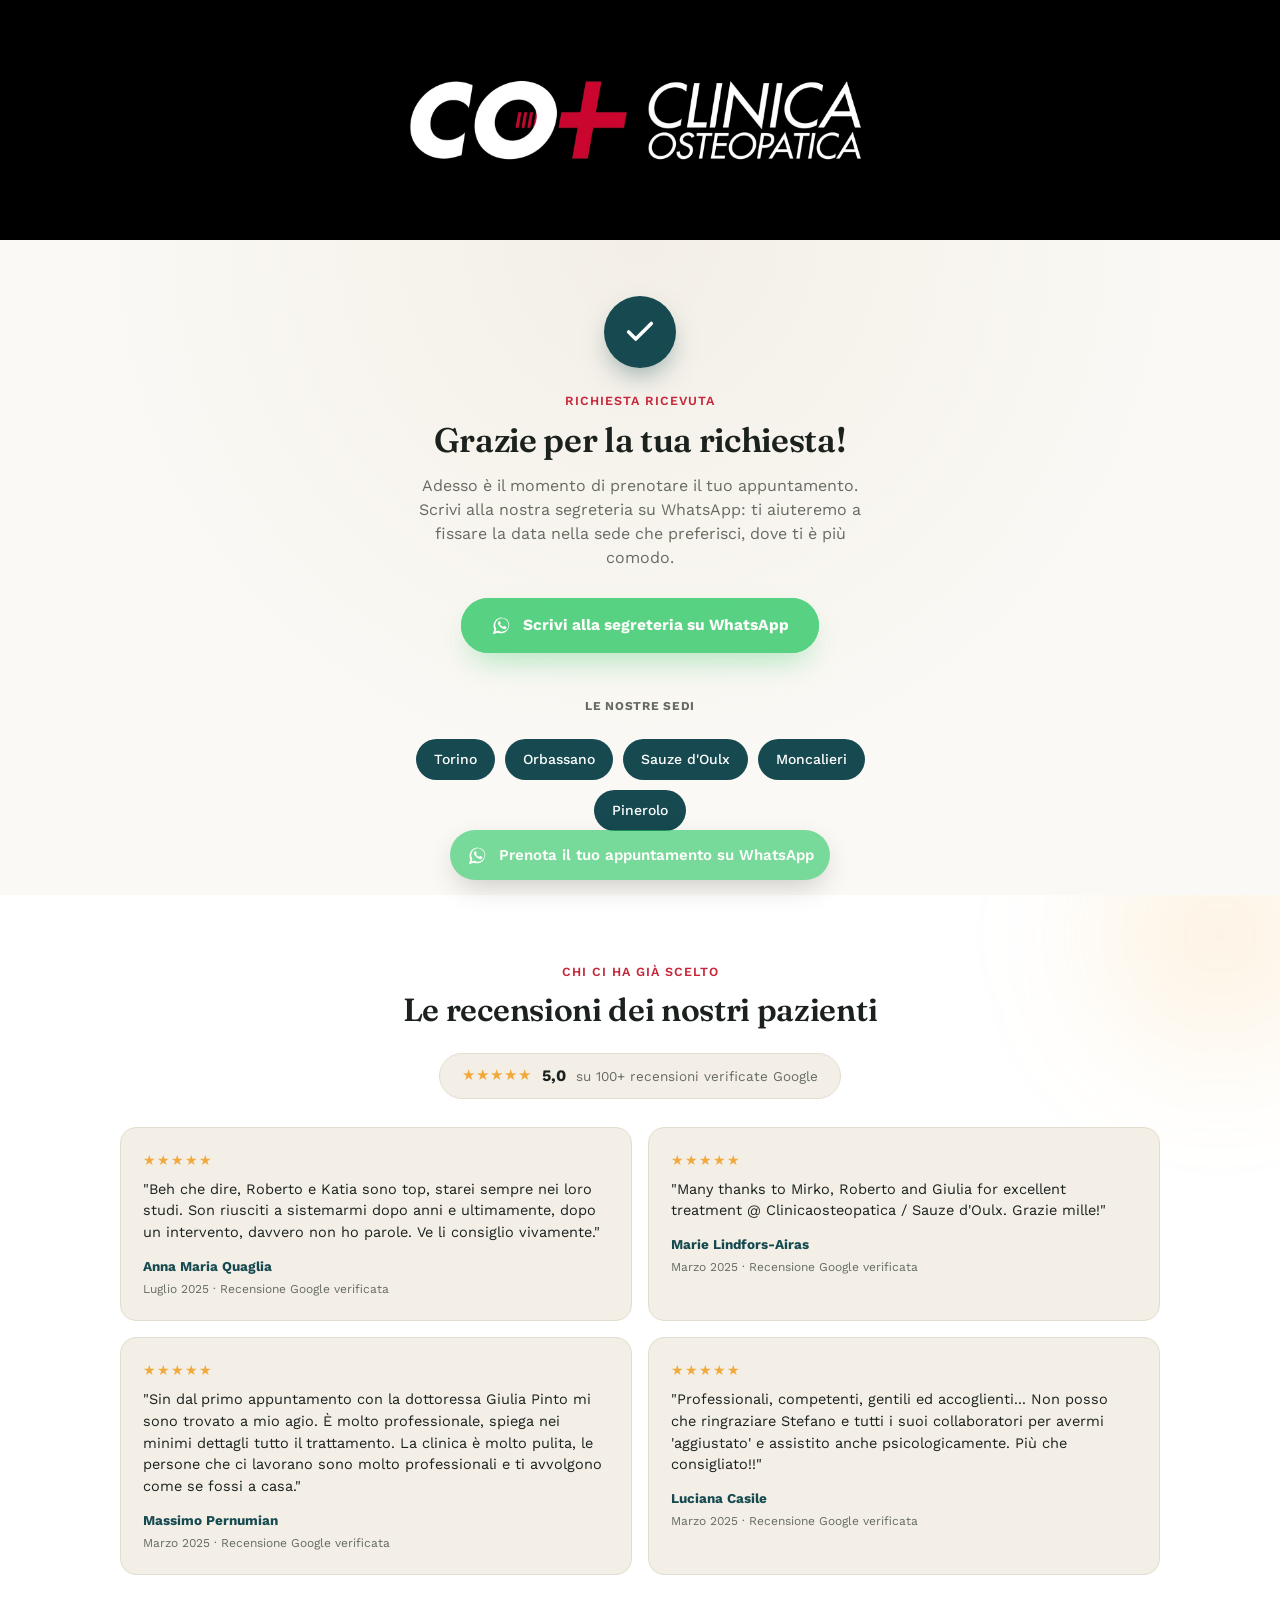
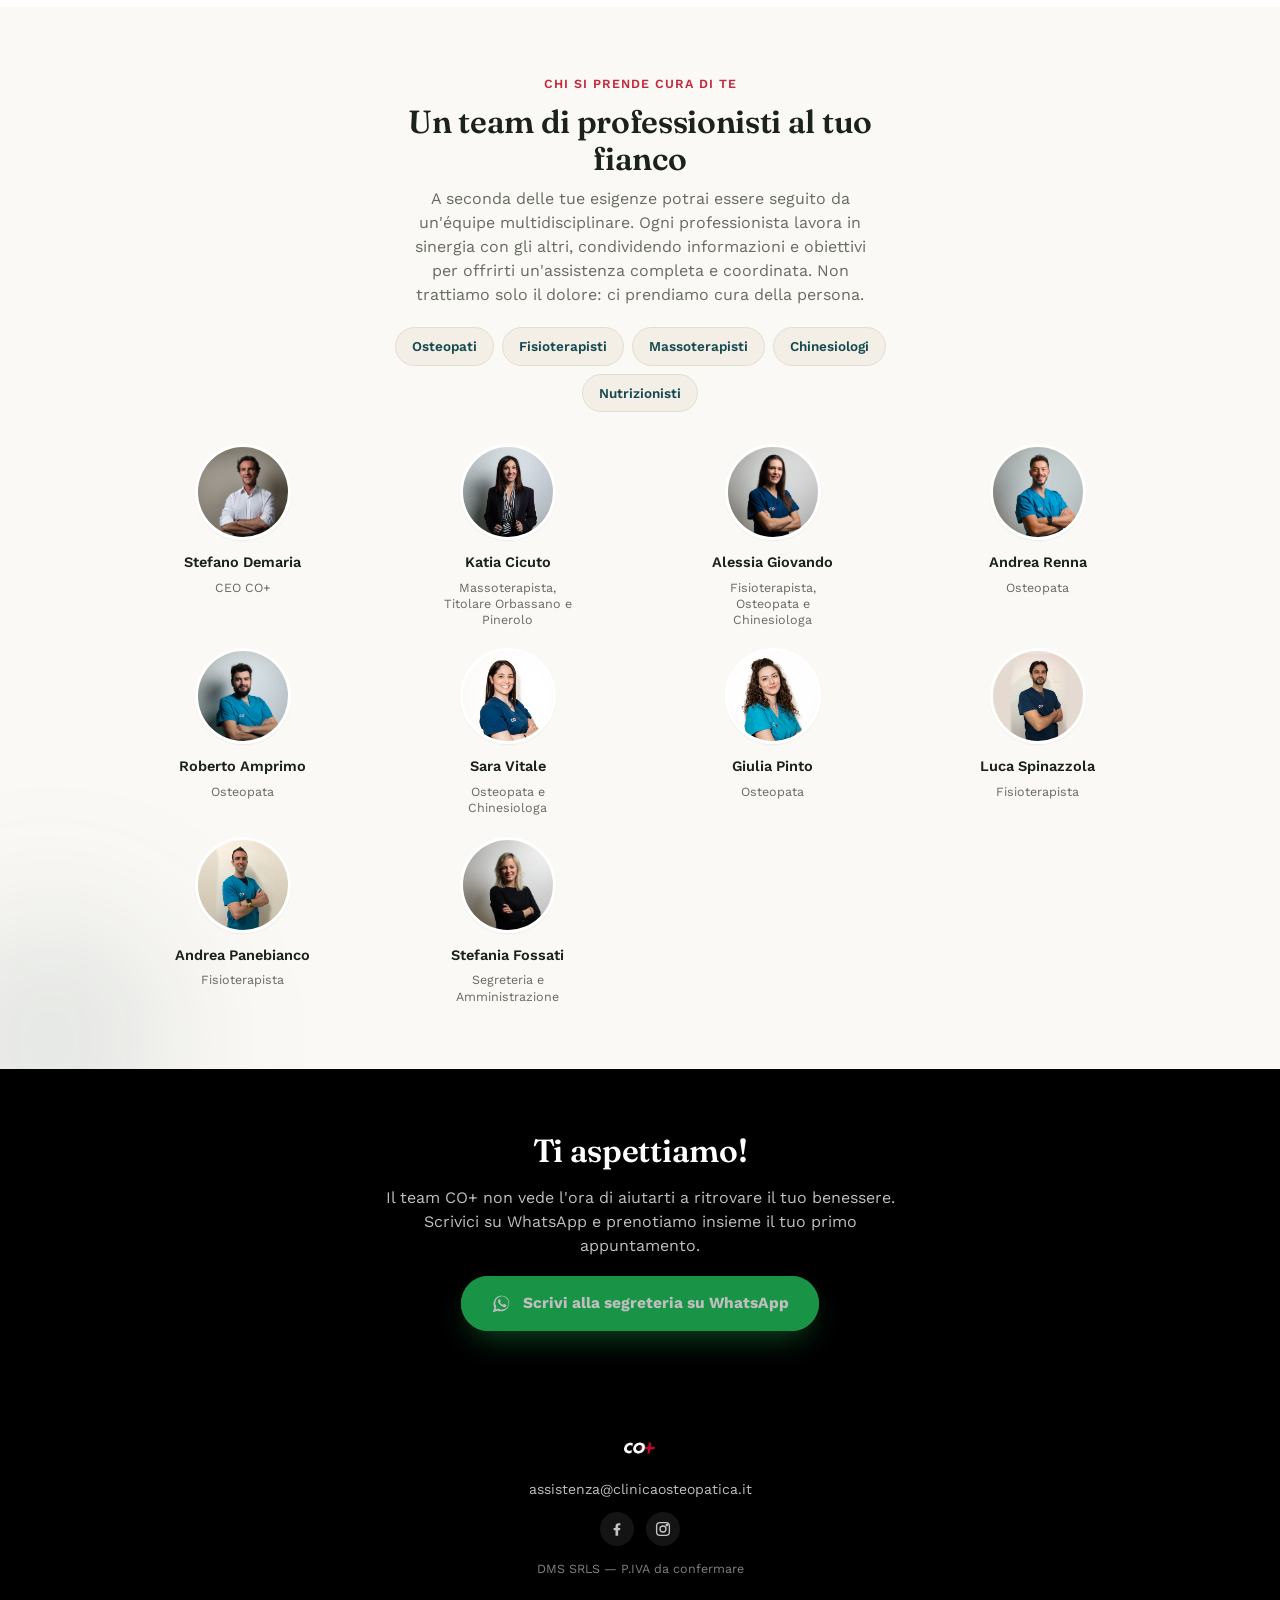
==== commit 52e78051: "Aggiorna testo precompilato WhatsApp: "un appuntamento" invece di "una visita" Co-Authored-By: Claud" ====
--- a/grazie.html
+++ b/grazie.html
@@ -36,7 +36,7 @@
     <h1>Grazie per la tua richiesta!</h1>
     <p class="thankyou-text">Adesso è il momento di prenotare il tuo appuntamento. Scrivi alla nostra segreteria su WhatsApp: ti aiuteremo a fissare la data nella sede che preferisci, dove ti è più comodo.</p>
 
-    <a href="https://wa.me/393296730316?text=Ciao!%20Vorrei%20prenotare%20una%20visita" class="btn btn-whatsapp" target="_blank" rel="noopener">
+    <a href="https://wa.me/393296730316?text=Ciao!%20Vorrei%20prenotare%20un%20appuntamento" class="btn btn-whatsapp" target="_blank" rel="noopener">
       <svg viewBox="0 0 24 24" width="22" height="22" fill="currentColor" aria-hidden="true"><path d="M17.6 6.3A8.9 8.9 0 0 0 3.7 17L2 22l5.2-1.6A8.9 8.9 0 0 0 12 21a8.9 8.9 0 0 0 5.6-14.7ZM12 19.3a7.3 7.3 0 0 1-3.7-1l-.3-.2-3.1 1 1-3-.2-.3a7.3 7.3 0 1 1 6.3 3.5Zm4-5.5c-.2-.1-1.3-.6-1.5-.7s-.4-.1-.5.1-.5.7-.6.8-.2.1-.4 0a6 6 0 0 1-1.8-1.1 6.6 6.6 0 0 1-1.2-1.5c-.1-.2 0-.3.1-.4l.3-.4.2-.3v-.3c0-.1-.5-1.3-.7-1.7s-.4-.4-.5-.4h-.4a.9.9 0 0 0-.6.3 2.6 2.6 0 0 0-.8 1.9 4.5 4.5 0 0 0 1 2.4 10.2 10.2 0 0 0 3.9 3.4c.5.2 1 .4 1.3.5a3.1 3.1 0 0 0 1.4.1 2.3 2.3 0 0 0 1.5-1.1 1.9 1.9 0 0 0 .1-1.1c-.1-.1-.2-.2-.4-.3Z"/></svg>
       <span>Scrivi alla segreteria su WhatsApp</span>
     </a>
@@ -127,7 +127,7 @@
   <div class="wrap">
     <h2>Ti aspettiamo!</h2>
     <p>Il team CO+ non vede l'ora di aiutarti a ritrovare il tuo benessere. Scrivici su WhatsApp e prenotiamo insieme il tuo primo appuntamento.</p>
-    <a href="https://wa.me/393296730316?text=Ciao!%20Vorrei%20prenotare%20una%20visita" class="btn btn-whatsapp" target="_blank" rel="noopener">
+    <a href="https://wa.me/393296730316?text=Ciao!%20Vorrei%20prenotare%20un%20appuntamento" class="btn btn-whatsapp" target="_blank" rel="noopener">
       <svg viewBox="0 0 24 24" width="22" height="22" fill="currentColor" aria-hidden="true"><path d="M17.6 6.3A8.9 8.9 0 0 0 3.7 17L2 22l5.2-1.6A8.9 8.9 0 0 0 12 21a8.9 8.9 0 0 0 5.6-14.7ZM12 19.3a7.3 7.3 0 0 1-3.7-1l-.3-.2-3.1 1 1-3-.2-.3a7.3 7.3 0 1 1 6.3 3.5Zm4-5.5c-.2-.1-1.3-.6-1.5-.7s-.4-.1-.5.1-.5.7-.6.8-.2.1-.4 0a6 6 0 0 1-1.8-1.1 6.6 6.6 0 0 1-1.2-1.5c-.1-.2 0-.3.1-.4l.3-.4.2-.3v-.3c0-.1-.5-1.3-.7-1.7s-.4-.4-.5-.4h-.4a.9.9 0 0 0-.6.3 2.6 2.6 0 0 0-.8 1.9 4.5 4.5 0 0 0 1 2.4 10.2 10.2 0 0 0 3.9 3.4c.5.2 1 .4 1.3.5a3.1 3.1 0 0 0 1.4.1 2.3 2.3 0 0 0 1.5-1.1 1.9 1.9 0 0 0 .1-1.1c-.1-.1-.2-.2-.4-.3Z"/></svg>
       <span>Scrivi alla segreteria su WhatsApp</span>
     </a>
@@ -153,7 +153,7 @@
 </footer>
 
 <!-- ============ BARRA WHATSAPP FISSA ============ -->
-<a href="https://wa.me/393296730316?text=Ciao!%20Vorrei%20prenotare%20una%20visita" class="whatsapp-bar" target="_blank" rel="noopener">
+<a href="https://wa.me/393296730316?text=Ciao!%20Vorrei%20prenotare%20un%20appuntamento" class="whatsapp-bar" target="_blank" rel="noopener">
   <svg viewBox="0 0 24 24" width="22" height="22" fill="currentColor" aria-hidden="true"><path d="M17.6 6.3A8.9 8.9 0 0 0 3.7 17L2 22l5.2-1.6A8.9 8.9 0 0 0 12 21a8.9 8.9 0 0 0 5.6-14.7ZM12 19.3a7.3 7.3 0 0 1-3.7-1l-.3-.2-3.1 1 1-3-.2-.3a7.3 7.3 0 1 1 6.3 3.5Zm4-5.5c-.2-.1-1.3-.6-1.5-.7s-.4-.1-.5.1-.5.7-.6.8-.2.1-.4 0a6 6 0 0 1-1.8-1.1 6.6 6.6 0 0 1-1.2-1.5c-.1-.2 0-.3.1-.4l.3-.4.2-.3v-.3c0-.1-.5-1.3-.7-1.7s-.4-.4-.5-.4h-.4a.9.9 0 0 0-.6.3 2.6 2.6 0 0 0-.8 1.9 4.5 4.5 0 0 0 1 2.4 10.2 10.2 0 0 0 3.9 3.4c.5.2 1 .4 1.3.5a3.1 3.1 0 0 0 1.4.1 2.3 2.3 0 0 0 1.5-1.1 1.9 1.9 0 0 0 .1-1.1c-.1-.1-.2-.2-.4-.3Z"/></svg>
   <span>Prenota il tuo appuntamento su WhatsApp</span>
 </a>
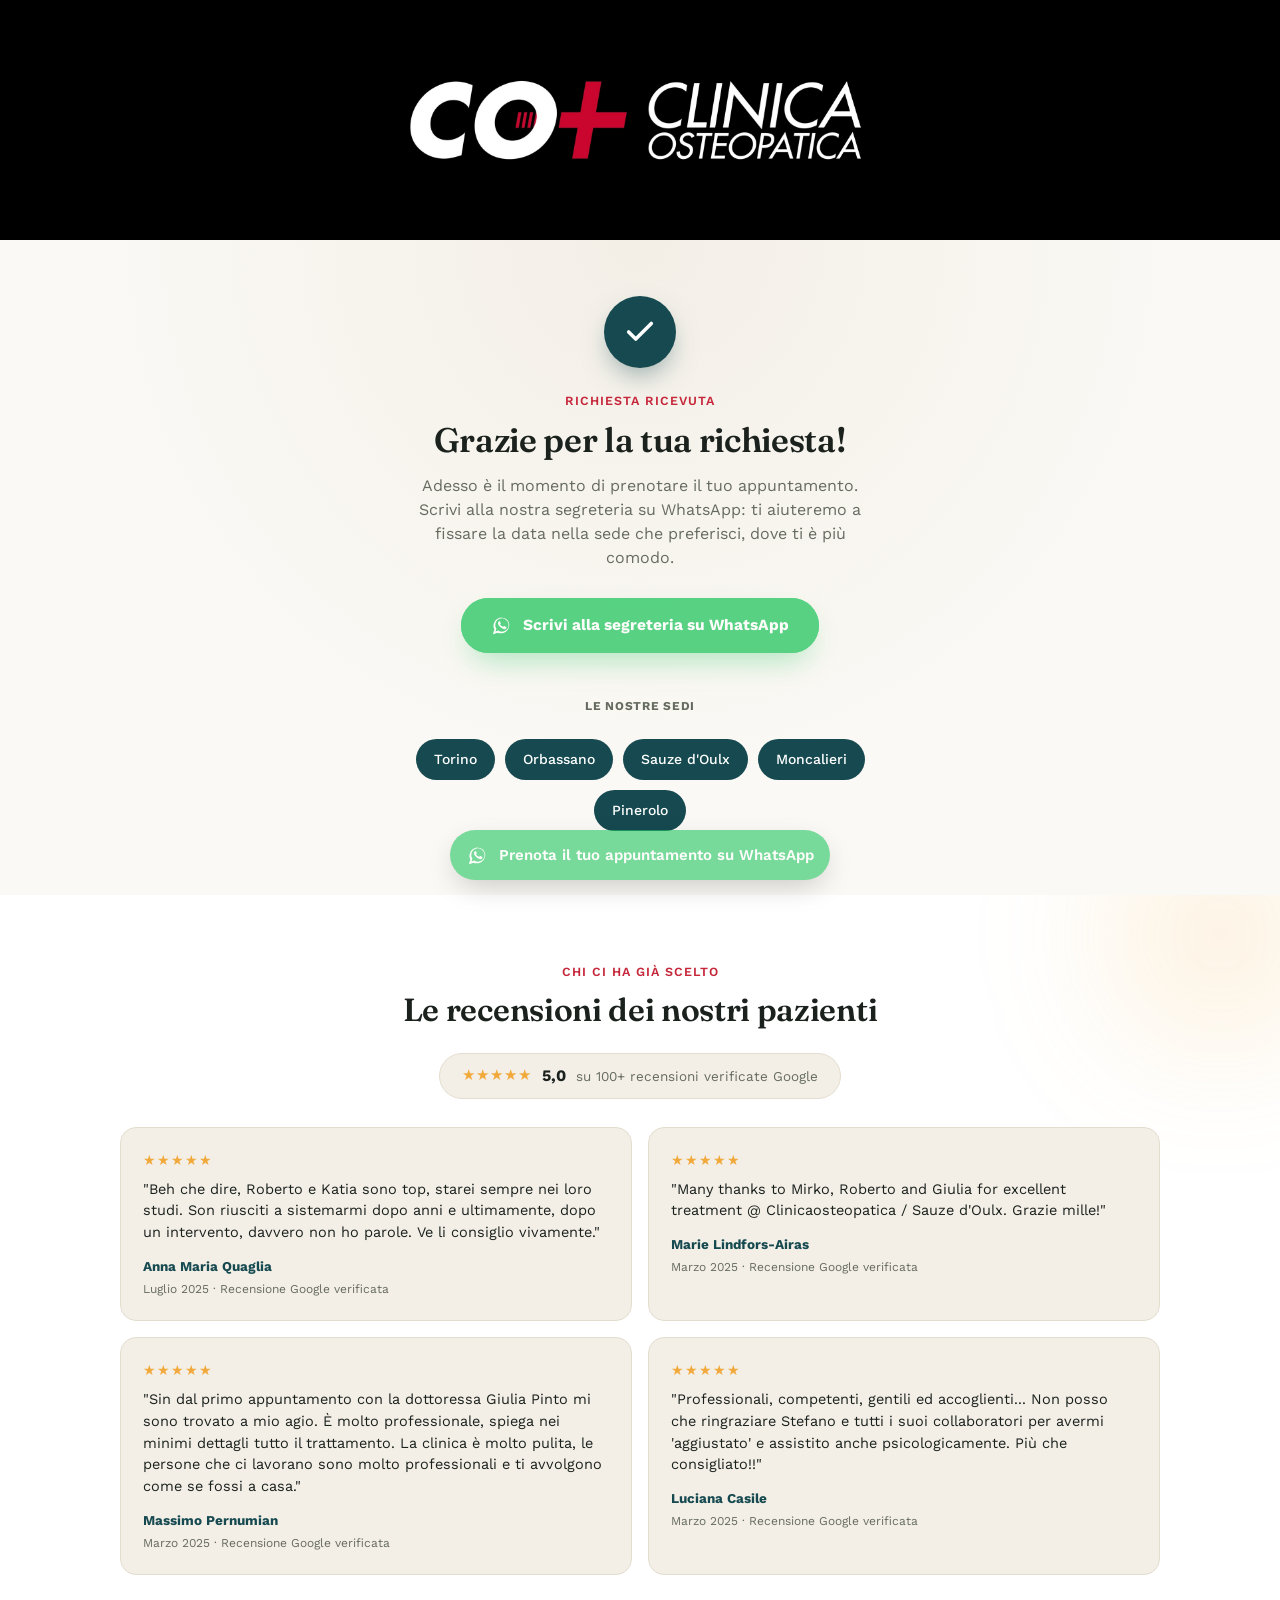
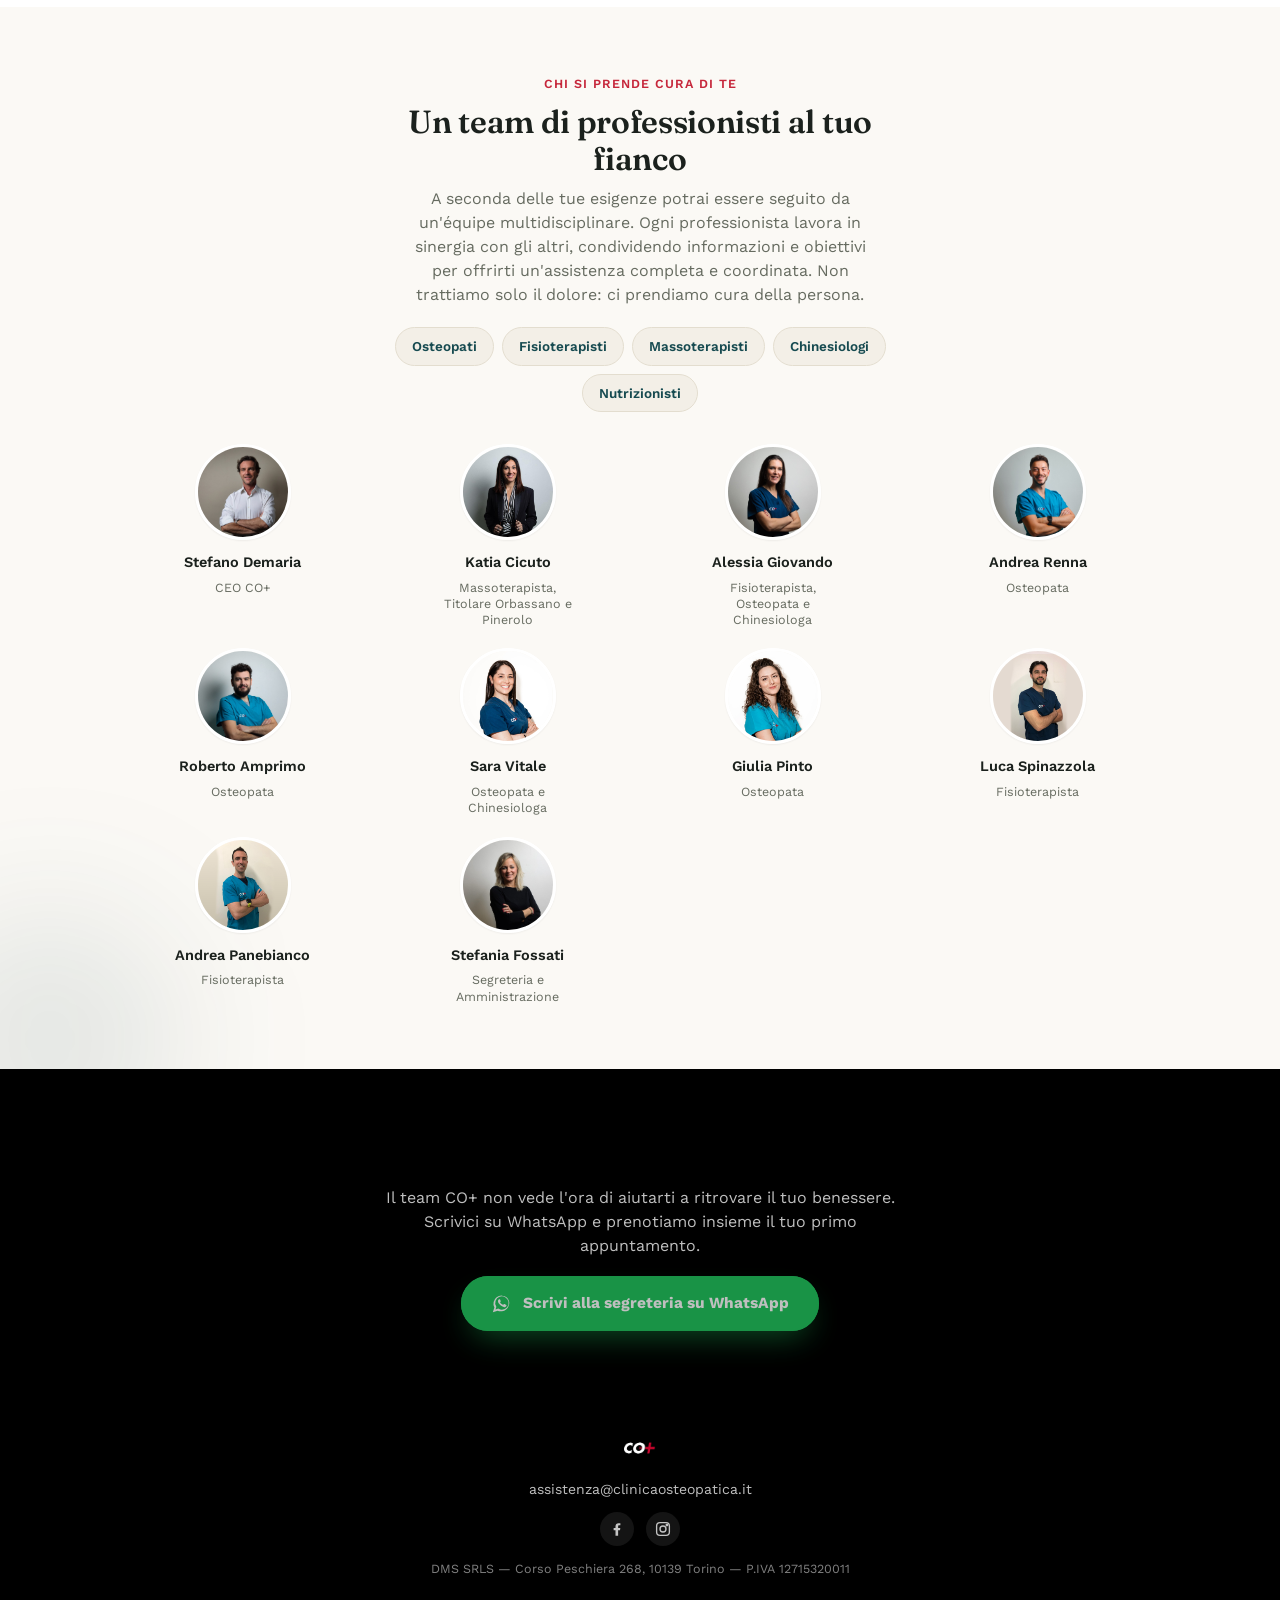
==== commit 76bca76f: "Aggiungi dati legali reali nel footer (DMS SRLS, indirizzo, P.IVA) Co-Authored-By: Claude Sonnet 5 <" ====
--- a/grazie.html
+++ b/grazie.html
@@ -138,7 +138,6 @@
 <footer class="site-footer">
   <div class="wrap footer-inner">
     <img src="assets/logo-footer.jpg" alt="CO+" class="footer-logo">
-    <!-- 🔶 SOSTITUIRE: contatti, P.IVA reali -->
     <p class="footer-contact">assistenza@clinicaosteopatica.it</p>
     <div class="footer-social">
       <a href="https://www.facebook.com/clinicaosteopaticaco" target="_blank" rel="noopener" aria-label="Facebook">
@@ -148,7 +147,7 @@
         <svg viewBox="0 0 24 24" width="18" height="18" fill="none" stroke="currentColor" stroke-width="1.8"><rect x="3.5" y="3.5" width="17" height="17" rx="4.5"/><circle cx="12" cy="12" r="4"/><circle cx="17.2" cy="6.8" r="1"/></svg>
       </a>
     </div>
-    <p class="footer-legal">DMS SRLS — P.IVA da confermare</p>
+    <p class="footer-legal">DMS SRLS — Corso Peschiera 268, 10139 Torino — P.IVA 12715320011</p>
   </div>
 </footer>
 
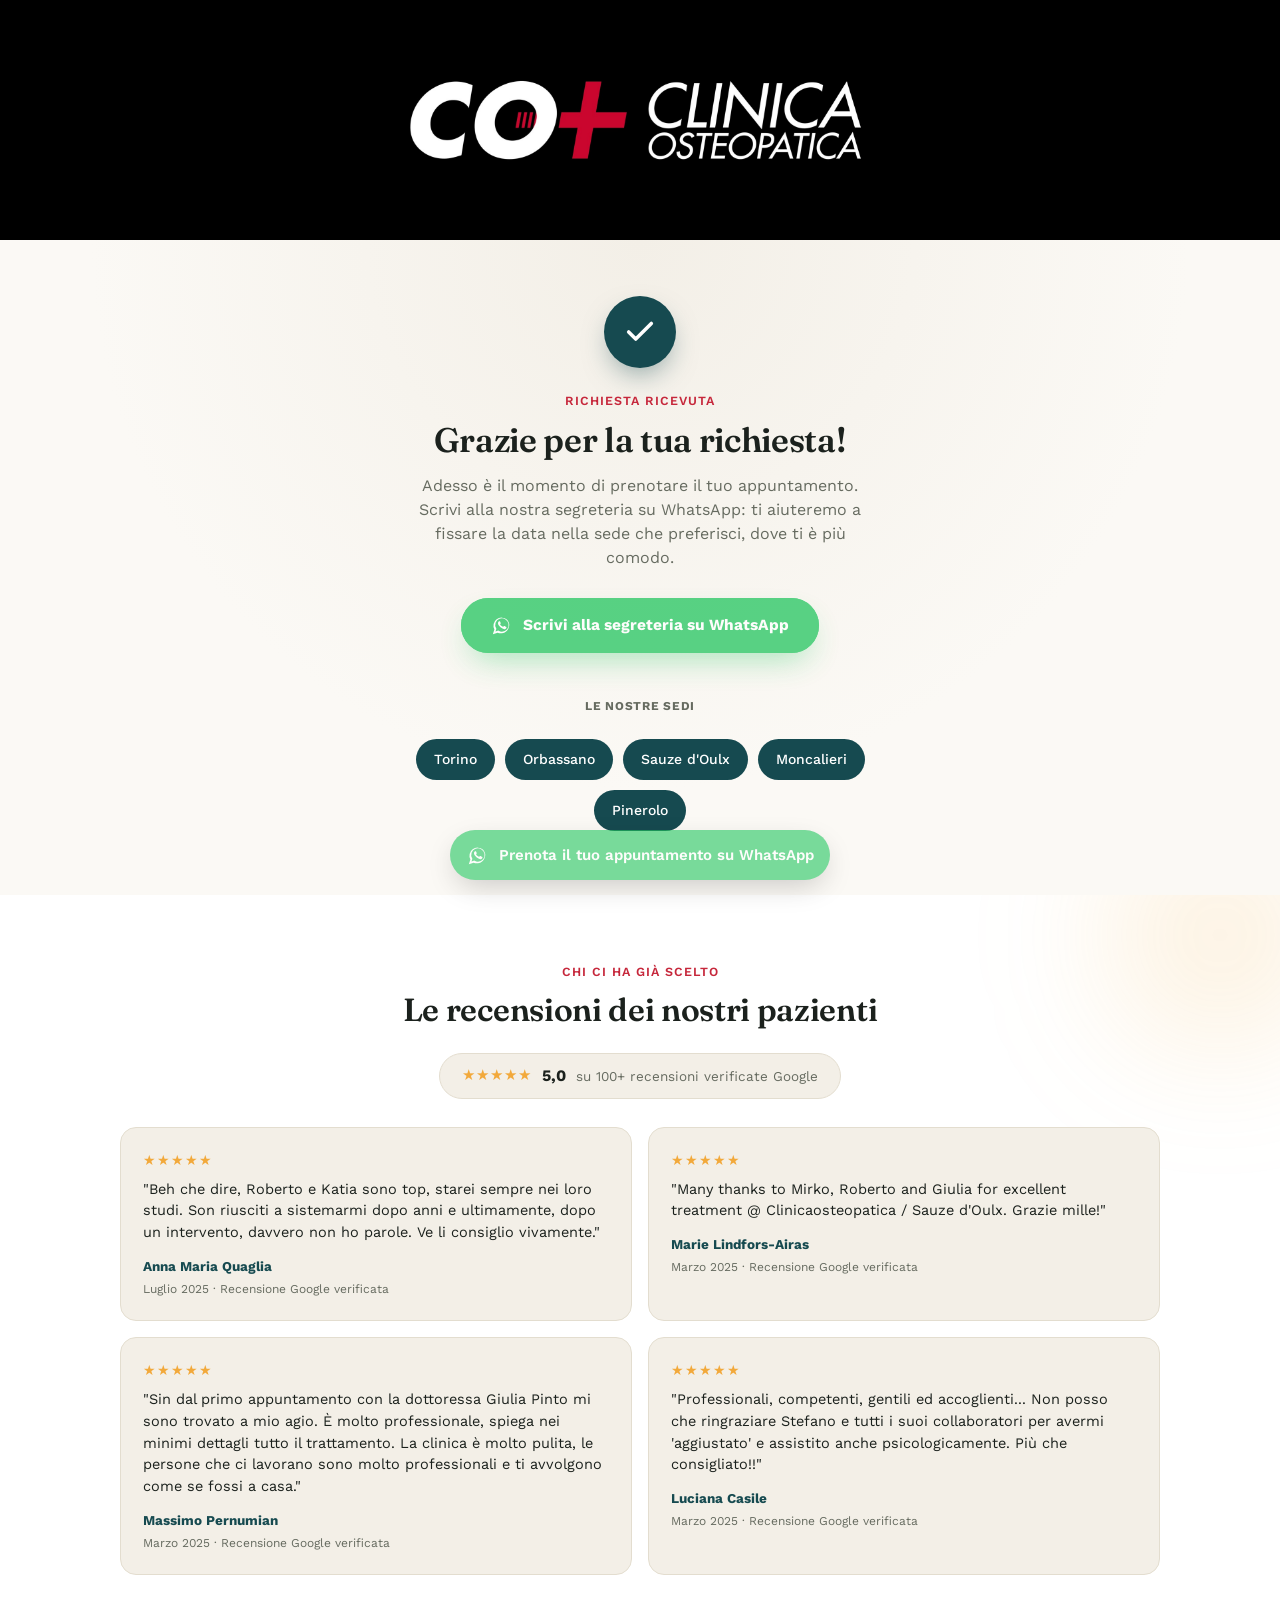
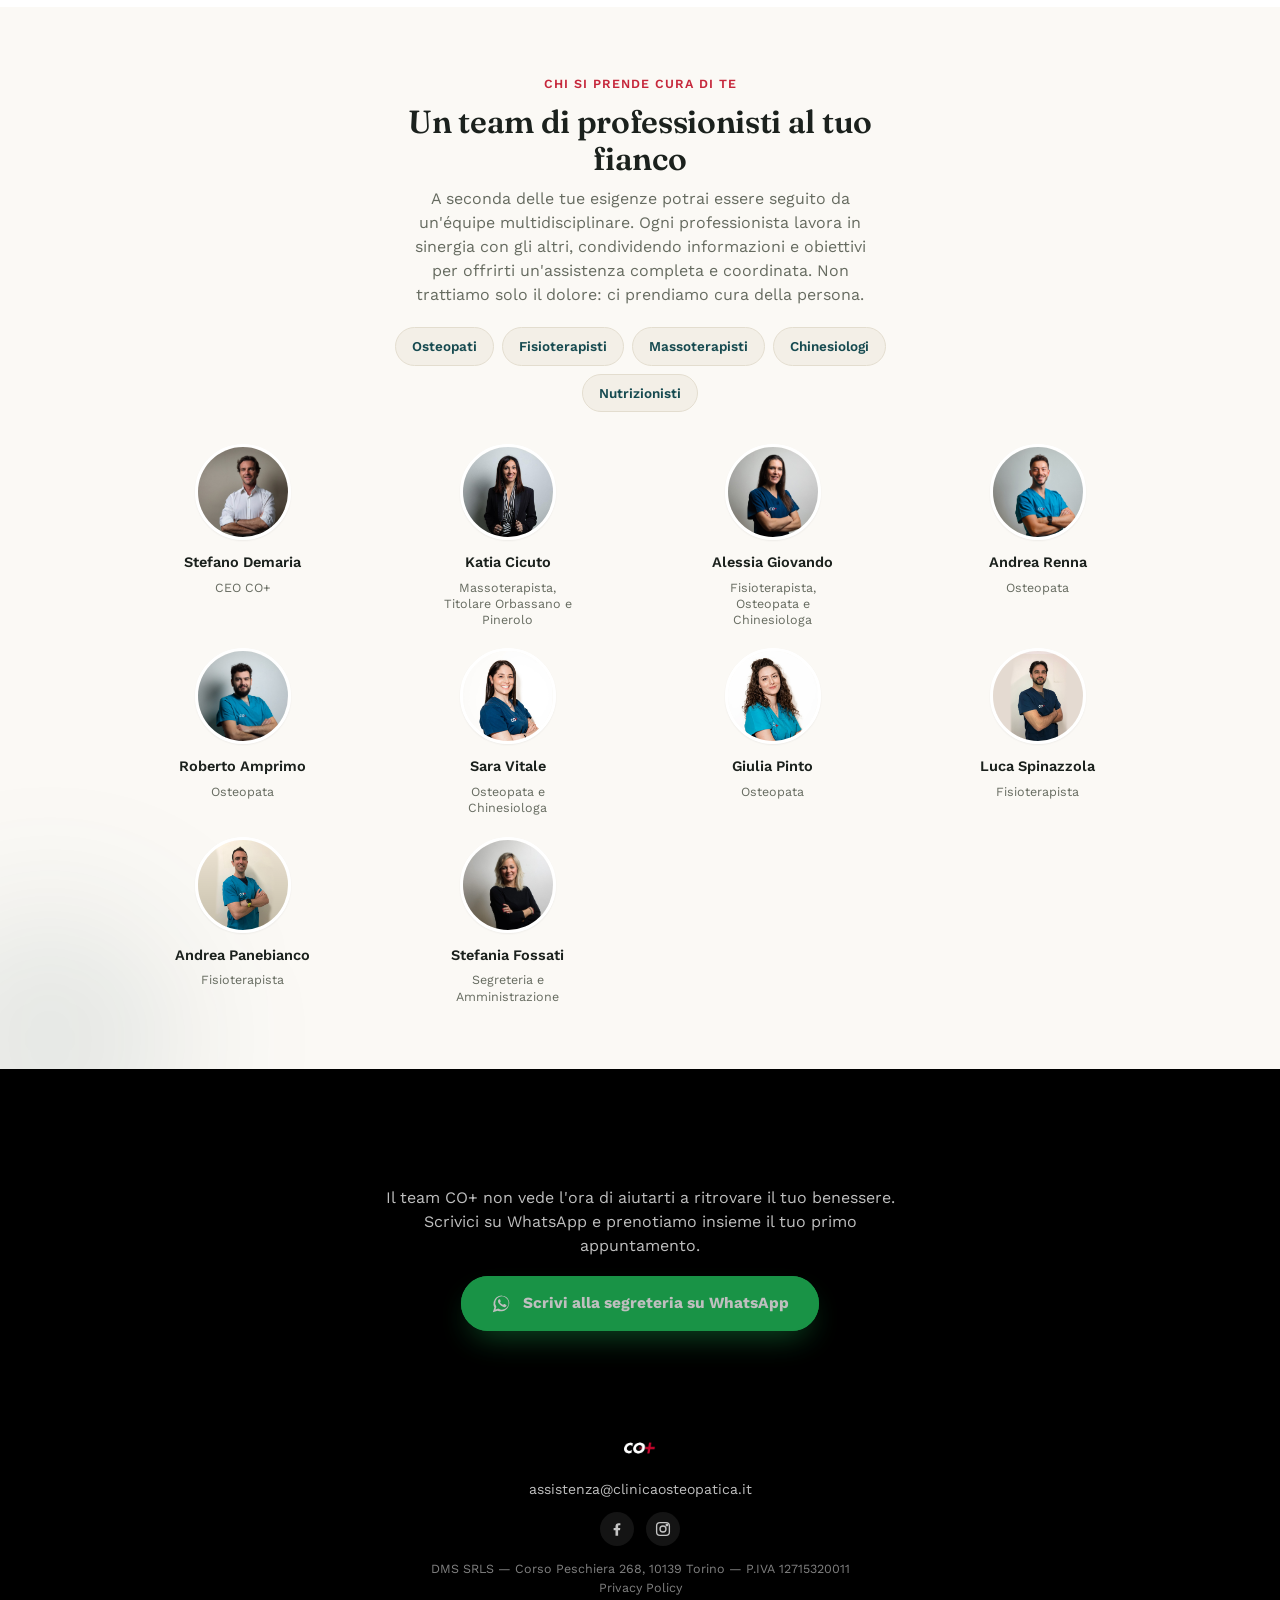
==== commit 0e580055: "Aggiungi privacy policy aggiornata ai fornitori reali (GHL, OpenRouter, Anthropic, Railway, Neon) La" ====
--- a/grazie.html
+++ b/grazie.html
@@ -148,6 +148,7 @@
       </a>
     </div>
     <p class="footer-legal">DMS SRLS — Corso Peschiera 268, 10139 Torino — P.IVA 12715320011</p>
+    <p class="footer-legal"><a href="privacy.html">Privacy Policy</a></p>
   </div>
 </footer>
 
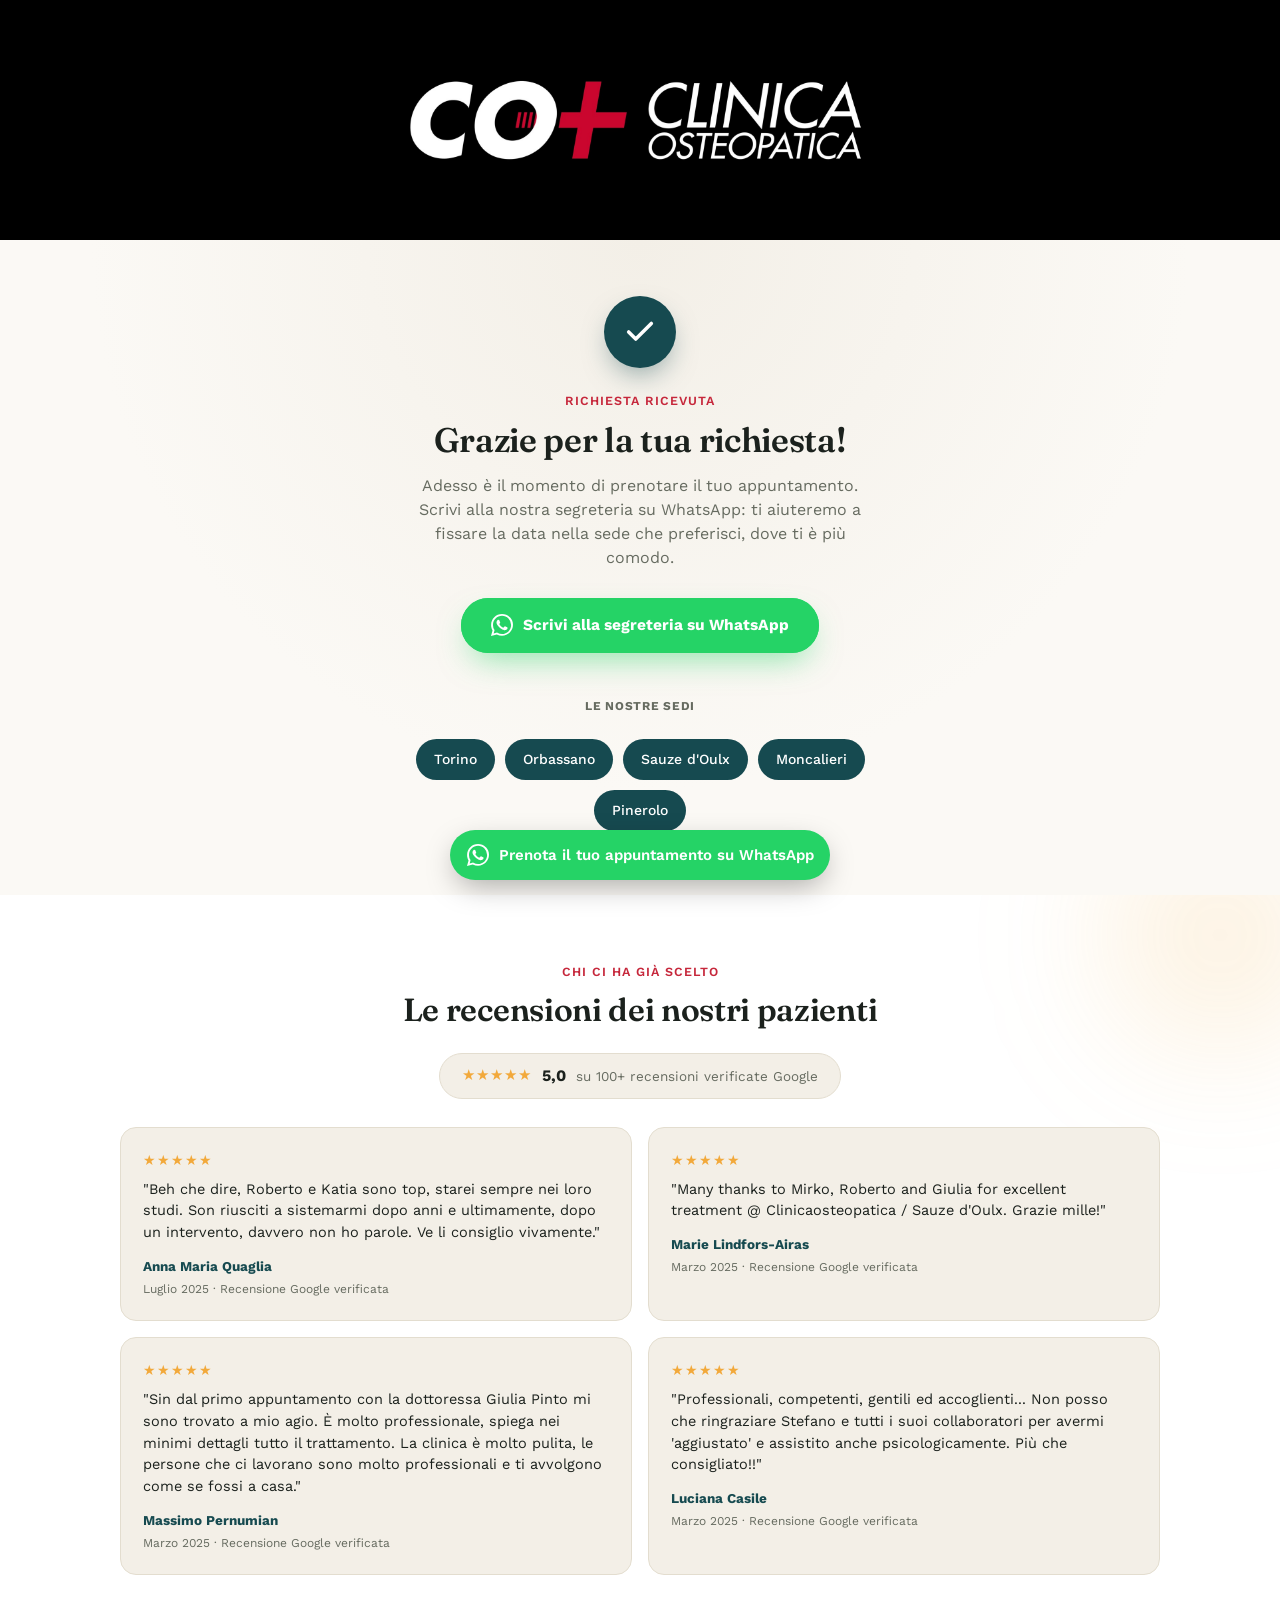
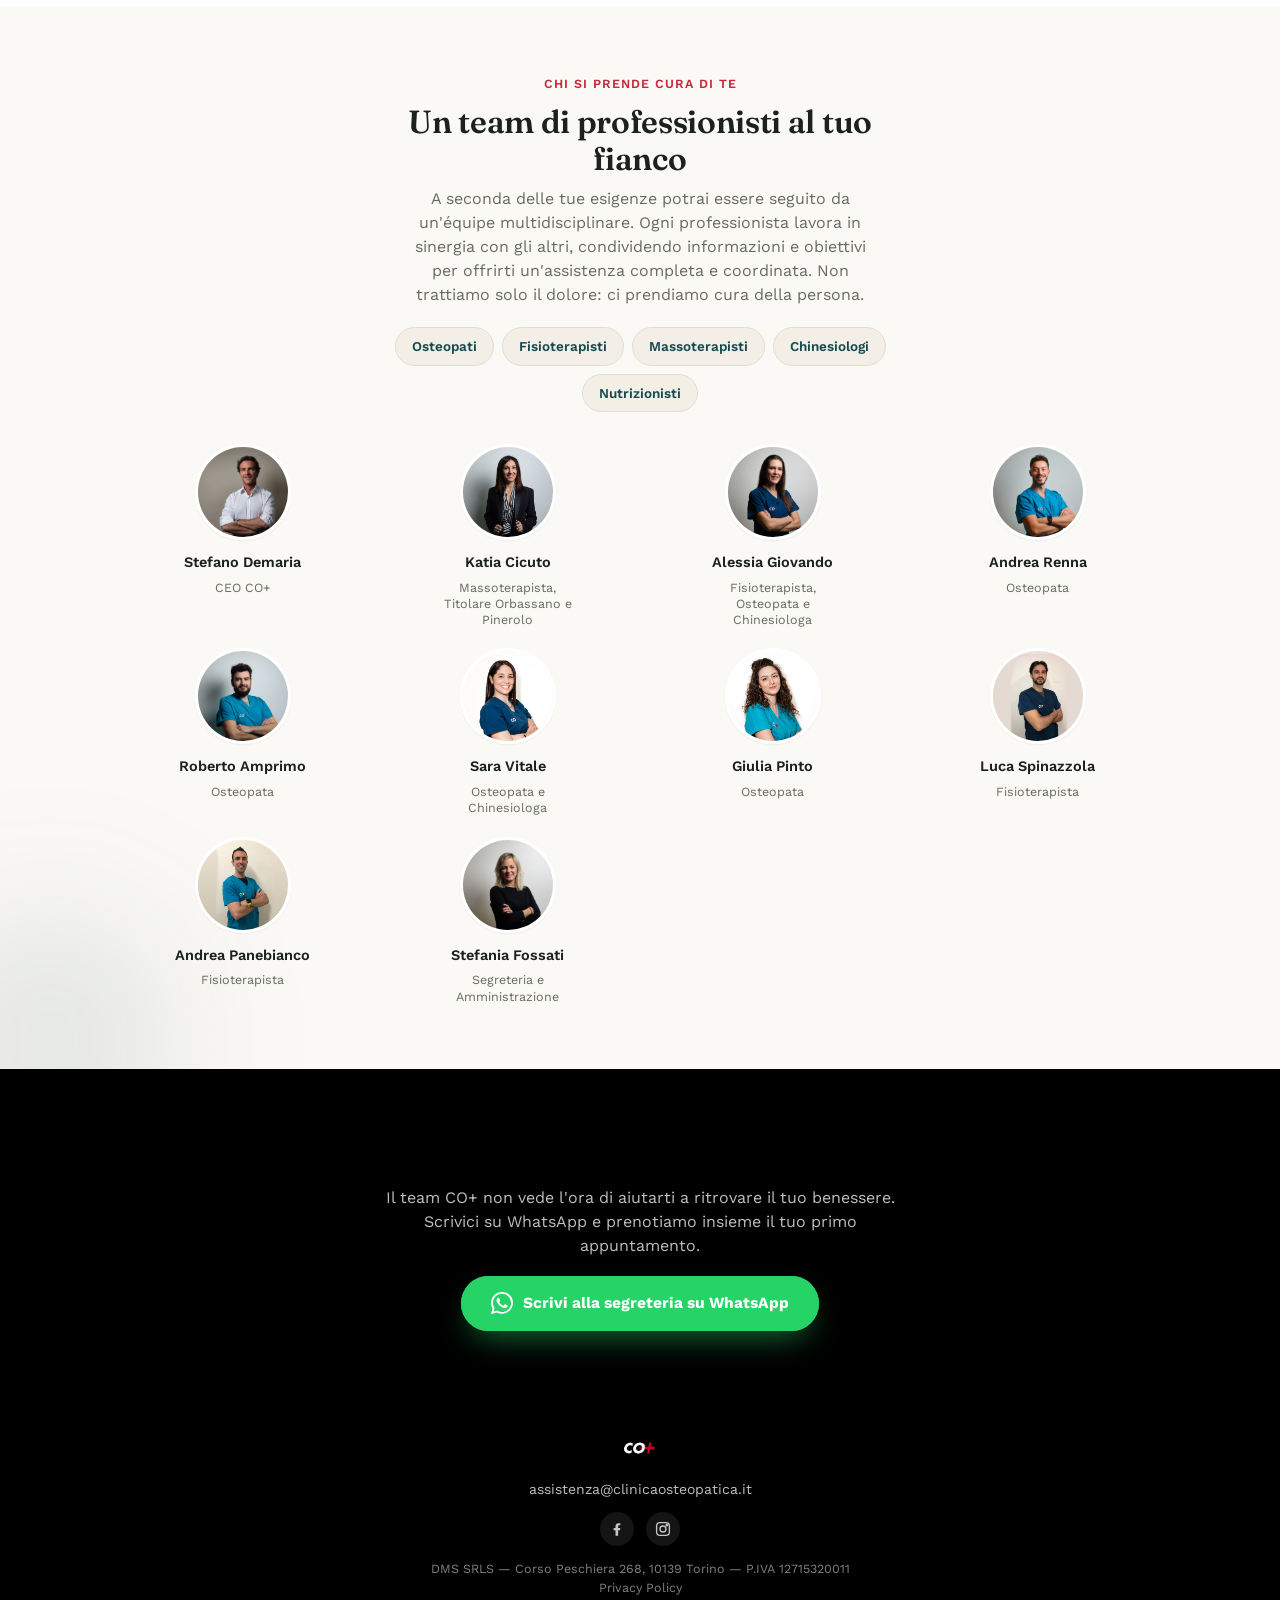
==== commit 90502857: "Sostituisci l'icona WhatsApp con il logo ufficiale La vecchia icona era una versione semplificata/ge" ====
--- a/grazie.html
+++ b/grazie.html
@@ -37,7 +37,7 @@
     <p class="thankyou-text">Adesso è il momento di prenotare il tuo appuntamento. Scrivi alla nostra segreteria su WhatsApp: ti aiuteremo a fissare la data nella sede che preferisci, dove ti è più comodo.</p>
 
     <a href="https://wa.me/393296730316?text=Ciao!%20Vorrei%20prenotare%20un%20appuntamento" class="btn btn-whatsapp" target="_blank" rel="noopener">
-      <svg viewBox="0 0 24 24" width="22" height="22" fill="currentColor" aria-hidden="true"><path d="M17.6 6.3A8.9 8.9 0 0 0 3.7 17L2 22l5.2-1.6A8.9 8.9 0 0 0 12 21a8.9 8.9 0 0 0 5.6-14.7ZM12 19.3a7.3 7.3 0 0 1-3.7-1l-.3-.2-3.1 1 1-3-.2-.3a7.3 7.3 0 1 1 6.3 3.5Zm4-5.5c-.2-.1-1.3-.6-1.5-.7s-.4-.1-.5.1-.5.7-.6.8-.2.1-.4 0a6 6 0 0 1-1.8-1.1 6.6 6.6 0 0 1-1.2-1.5c-.1-.2 0-.3.1-.4l.3-.4.2-.3v-.3c0-.1-.5-1.3-.7-1.7s-.4-.4-.5-.4h-.4a.9.9 0 0 0-.6.3 2.6 2.6 0 0 0-.8 1.9 4.5 4.5 0 0 0 1 2.4 10.2 10.2 0 0 0 3.9 3.4c.5.2 1 .4 1.3.5a3.1 3.1 0 0 0 1.4.1 2.3 2.3 0 0 0 1.5-1.1 1.9 1.9 0 0 0 .1-1.1c-.1-.1-.2-.2-.4-.3Z"/></svg>
+      <svg viewBox="0 0 24 24" width="22" height="22" fill="currentColor" aria-hidden="true"><path d="M17.472 14.382c-.297-.149-1.758-.867-2.03-.967-.273-.099-.471-.148-.67.15-.197.297-.767.966-.94 1.164-.173.199-.347.223-.644.075-.297-.15-1.255-.463-2.39-1.475-.883-.788-1.48-1.761-1.653-2.059-.173-.297-.018-.458.13-.606.134-.133.298-.347.446-.52.149-.174.198-.298.298-.497.099-.198.05-.371-.025-.52-.075-.149-.669-1.612-.916-2.207-.242-.579-.487-.5-.669-.51-.173-.008-.371-.01-.57-.01-.198 0-.52.074-.792.372-.272.297-1.04 1.016-1.04 2.479 0 1.462 1.065 2.875 1.213 3.074.149.198 2.096 3.2 5.077 4.487.709.306 1.262.489 1.694.625.712.227 1.36.195 1.871.118.571-.085 1.758-.719 2.006-1.413.248-.694.248-1.289.173-1.413-.074-.124-.272-.198-.57-.347m-5.421 7.403h-.004a9.87 9.87 0 01-5.031-1.378l-.361-.214-3.741.982.998-3.648-.235-.374a9.86 9.86 0 01-1.51-5.26c.001-5.45 4.436-9.884 9.888-9.884 2.64 0 5.122 1.03 6.988 2.898a9.825 9.825 0 012.893 6.994c-.003 5.45-4.437 9.884-9.885 9.884M20.52 3.449C18.24 1.245 15.24 0 12.045 0 5.463 0 .102 5.36.099 11.943c0 2.105.549 4.16 1.595 5.976L0 24l6.335-1.652a11.882 11.882 0 005.71 1.442h.005c6.585 0 11.946-5.363 11.949-11.945 0-3.191-1.24-6.19-3.495-8.445"/></svg>
       <span>Scrivi alla segreteria su WhatsApp</span>
     </a>
 
@@ -128,7 +128,7 @@
     <h2>Ti aspettiamo!</h2>
     <p>Il team CO+ non vede l'ora di aiutarti a ritrovare il tuo benessere. Scrivici su WhatsApp e prenotiamo insieme il tuo primo appuntamento.</p>
     <a href="https://wa.me/393296730316?text=Ciao!%20Vorrei%20prenotare%20un%20appuntamento" class="btn btn-whatsapp" target="_blank" rel="noopener">
-      <svg viewBox="0 0 24 24" width="22" height="22" fill="currentColor" aria-hidden="true"><path d="M17.6 6.3A8.9 8.9 0 0 0 3.7 17L2 22l5.2-1.6A8.9 8.9 0 0 0 12 21a8.9 8.9 0 0 0 5.6-14.7ZM12 19.3a7.3 7.3 0 0 1-3.7-1l-.3-.2-3.1 1 1-3-.2-.3a7.3 7.3 0 1 1 6.3 3.5Zm4-5.5c-.2-.1-1.3-.6-1.5-.7s-.4-.1-.5.1-.5.7-.6.8-.2.1-.4 0a6 6 0 0 1-1.8-1.1 6.6 6.6 0 0 1-1.2-1.5c-.1-.2 0-.3.1-.4l.3-.4.2-.3v-.3c0-.1-.5-1.3-.7-1.7s-.4-.4-.5-.4h-.4a.9.9 0 0 0-.6.3 2.6 2.6 0 0 0-.8 1.9 4.5 4.5 0 0 0 1 2.4 10.2 10.2 0 0 0 3.9 3.4c.5.2 1 .4 1.3.5a3.1 3.1 0 0 0 1.4.1 2.3 2.3 0 0 0 1.5-1.1 1.9 1.9 0 0 0 .1-1.1c-.1-.1-.2-.2-.4-.3Z"/></svg>
+      <svg viewBox="0 0 24 24" width="22" height="22" fill="currentColor" aria-hidden="true"><path d="M17.472 14.382c-.297-.149-1.758-.867-2.03-.967-.273-.099-.471-.148-.67.15-.197.297-.767.966-.94 1.164-.173.199-.347.223-.644.075-.297-.15-1.255-.463-2.39-1.475-.883-.788-1.48-1.761-1.653-2.059-.173-.297-.018-.458.13-.606.134-.133.298-.347.446-.52.149-.174.198-.298.298-.497.099-.198.05-.371-.025-.52-.075-.149-.669-1.612-.916-2.207-.242-.579-.487-.5-.669-.51-.173-.008-.371-.01-.57-.01-.198 0-.52.074-.792.372-.272.297-1.04 1.016-1.04 2.479 0 1.462 1.065 2.875 1.213 3.074.149.198 2.096 3.2 5.077 4.487.709.306 1.262.489 1.694.625.712.227 1.36.195 1.871.118.571-.085 1.758-.719 2.006-1.413.248-.694.248-1.289.173-1.413-.074-.124-.272-.198-.57-.347m-5.421 7.403h-.004a9.87 9.87 0 01-5.031-1.378l-.361-.214-3.741.982.998-3.648-.235-.374a9.86 9.86 0 01-1.51-5.26c.001-5.45 4.436-9.884 9.888-9.884 2.64 0 5.122 1.03 6.988 2.898a9.825 9.825 0 012.893 6.994c-.003 5.45-4.437 9.884-9.885 9.884M20.52 3.449C18.24 1.245 15.24 0 12.045 0 5.463 0 .102 5.36.099 11.943c0 2.105.549 4.16 1.595 5.976L0 24l6.335-1.652a11.882 11.882 0 005.71 1.442h.005c6.585 0 11.946-5.363 11.949-11.945 0-3.191-1.24-6.19-3.495-8.445"/></svg>
       <span>Scrivi alla segreteria su WhatsApp</span>
     </a>
   </div>
@@ -154,7 +154,7 @@
 
 <!-- ============ BARRA WHATSAPP FISSA ============ -->
 <a href="https://wa.me/393296730316?text=Ciao!%20Vorrei%20prenotare%20un%20appuntamento" class="whatsapp-bar" target="_blank" rel="noopener">
-  <svg viewBox="0 0 24 24" width="22" height="22" fill="currentColor" aria-hidden="true"><path d="M17.6 6.3A8.9 8.9 0 0 0 3.7 17L2 22l5.2-1.6A8.9 8.9 0 0 0 12 21a8.9 8.9 0 0 0 5.6-14.7ZM12 19.3a7.3 7.3 0 0 1-3.7-1l-.3-.2-3.1 1 1-3-.2-.3a7.3 7.3 0 1 1 6.3 3.5Zm4-5.5c-.2-.1-1.3-.6-1.5-.7s-.4-.1-.5.1-.5.7-.6.8-.2.1-.4 0a6 6 0 0 1-1.8-1.1 6.6 6.6 0 0 1-1.2-1.5c-.1-.2 0-.3.1-.4l.3-.4.2-.3v-.3c0-.1-.5-1.3-.7-1.7s-.4-.4-.5-.4h-.4a.9.9 0 0 0-.6.3 2.6 2.6 0 0 0-.8 1.9 4.5 4.5 0 0 0 1 2.4 10.2 10.2 0 0 0 3.9 3.4c.5.2 1 .4 1.3.5a3.1 3.1 0 0 0 1.4.1 2.3 2.3 0 0 0 1.5-1.1 1.9 1.9 0 0 0 .1-1.1c-.1-.1-.2-.2-.4-.3Z"/></svg>
+  <svg viewBox="0 0 24 24" width="22" height="22" fill="currentColor" aria-hidden="true"><path d="M17.472 14.382c-.297-.149-1.758-.867-2.03-.967-.273-.099-.471-.148-.67.15-.197.297-.767.966-.94 1.164-.173.199-.347.223-.644.075-.297-.15-1.255-.463-2.39-1.475-.883-.788-1.48-1.761-1.653-2.059-.173-.297-.018-.458.13-.606.134-.133.298-.347.446-.52.149-.174.198-.298.298-.497.099-.198.05-.371-.025-.52-.075-.149-.669-1.612-.916-2.207-.242-.579-.487-.5-.669-.51-.173-.008-.371-.01-.57-.01-.198 0-.52.074-.792.372-.272.297-1.04 1.016-1.04 2.479 0 1.462 1.065 2.875 1.213 3.074.149.198 2.096 3.2 5.077 4.487.709.306 1.262.489 1.694.625.712.227 1.36.195 1.871.118.571-.085 1.758-.719 2.006-1.413.248-.694.248-1.289.173-1.413-.074-.124-.272-.198-.57-.347m-5.421 7.403h-.004a9.87 9.87 0 01-5.031-1.378l-.361-.214-3.741.982.998-3.648-.235-.374a9.86 9.86 0 01-1.51-5.26c.001-5.45 4.436-9.884 9.888-9.884 2.64 0 5.122 1.03 6.988 2.898a9.825 9.825 0 012.893 6.994c-.003 5.45-4.437 9.884-9.885 9.884M20.52 3.449C18.24 1.245 15.24 0 12.045 0 5.463 0 .102 5.36.099 11.943c0 2.105.549 4.16 1.595 5.976L0 24l6.335-1.652a11.882 11.882 0 005.71 1.442h.005c6.585 0 11.946-5.363 11.949-11.945 0-3.191-1.24-6.19-3.495-8.445"/></svg>
   <span>Prenota il tuo appuntamento su WhatsApp</span>
 </a>
 
--- a/styles.css
+++ b/styles.css
@@ -253,23 +253,54 @@
 .video-section{ background: var(--surface-muted); }
 
 .video-placeholder{
+  position: relative;
   margin: 28px auto 0;
-  max-width: 720px;
-  aspect-ratio: 16/9;
+  max-width: 400px;
+  aspect-ratio: 9/16;
   background: linear-gradient(160deg, var(--primary) 0%, #0F3438 100%);
   border-radius: var(--radius-lg);
-  display:flex; flex-direction:column; align-items:center; justify-content:center;
-  gap: 14px;
   box-shadow: var(--shadow);
-}
+  overflow: hidden;
+}
+.video-placeholder iframe{
+  width: 100%;
+  height: 100%;
+  border: 0;
+  display: block;
+}
+
+.video-poster{
+  position: absolute;
+  inset: 0;
+  width: 100%;
+  height: 100%;
+  border: 0;
+  padding: 0;
+  margin: 0;
+  cursor: pointer;
+  background-size: cover;
+  background-position: center;
+  display: flex;
+  align-items: center;
+  justify-content: center;
+  z-index: 2;
+}
+.video-poster::before{
+  content: "";
+  position: absolute;
+  inset: 0;
+  background: rgba(15, 52, 56, 0.22);
+}
+.video-poster[hidden]{ display: none; }
+
 .play-button{
+  position: relative;
   width: 64px; height: 64px;
   border-radius: 50%;
   background: rgba(255,255,255,0.14);
   border: 1px solid rgba(255,255,255,0.4);
   display:flex; align-items:center; justify-content:center;
   color: #fff;
-  position: relative;
 }
 .play-button::before{
   content: "";
@@ -282,11 +313,6 @@
 @keyframes play-pulse{
   0%{ transform: scale(1); opacity: .8; }
   100%{ transform: scale(1.6); opacity: 0; }
-}
-.video-placeholder-label{
-  color: rgba(255,255,255,0.75);
-  font-size: 13px;
-  letter-spacing: 0.03em;
 }
 
 /* ============ CHECKLIST PROBLEMI ============ */
@@ -806,14 +832,13 @@
   display: inline-flex;
   align-items: center;
   gap: 10px;
-  background: #22C55E;
+  background: #25D366;
   color: #fff;
   padding: 16px 30px;
   border-radius: 999px;
   font-weight: 700;
   font-size: 15.5px;
-  box-shadow: 0 14px 32px -10px rgba(34,197,94,0.55);
-  opacity: 0.75; /* non ancora collegata: leggero stato "disabled" visivo */
+  box-shadow: 0 14px 32px -10px rgba(37,211,102,0.55);
   transition: transform .2s ease, box-shadow .2s ease;
   animation: btn-wa-bounce 2.6s ease-in-out infinite;
 }
@@ -822,11 +847,11 @@
   position: absolute;
   inset: 0;
   border-radius: 999px;
-  border: 2px solid #22C55E;
+  border: 2px solid #25D366;
   animation: btn-wa-ring 2.6s ease-out infinite;
   pointer-events: none;
 }
-.btn-whatsapp:hover{ transform: translateY(-2px) scale(1.03); box-shadow: 0 18px 36px -8px rgba(34,197,94,0.6); }
+.btn-whatsapp:hover{ transform: translateY(-2px) scale(1.03); box-shadow: 0 18px 36px -8px rgba(37,211,102,0.6); }
 @keyframes btn-wa-bounce{
   0%, 100%{ transform: translateY(0); }
   50%{ transform: translateY(-4px); }
@@ -885,7 +910,7 @@
   width: calc(100vw - 32px);
   max-width: 380px;
   min-width: 280px;
-  background: #22C55E;
+  background: #25D366;
   color: #fff;
   display:flex; align-items:center; justify-content:center;
   gap: 10px;
@@ -897,14 +922,13 @@
   text-align: center;
   box-shadow: 0 10px 30px -6px rgba(0,0,0,0.35);
   z-index: 50;
-  opacity: 0.6; /* non ancora collegata: leggero stato "disabled" visivo */
   transition: transform .2s ease, box-shadow .2s ease;
   animation: wa-glow 2.6s ease-in-out infinite;
 }
 .whatsapp-bar:hover{ transform: translateX(-50%) translateY(-2px); }
 @keyframes wa-glow{
-  0%, 100%{ box-shadow: 0 10px 30px -6px rgba(0,0,0,0.35), 0 0 0 0 rgba(34,197,94,0.45); }
-  50%{ box-shadow: 0 10px 30px -6px rgba(0,0,0,0.35), 0 0 0 10px rgba(34,197,94,0); }
+  0%, 100%{ box-shadow: 0 10px 30px -6px rgba(0,0,0,0.35), 0 0 0 0 rgba(37,211,102,0.5); }
+  50%{ box-shadow: 0 10px 30px -6px rgba(0,0,0,0.35), 0 0 0 10px rgba(37,211,102,0); }
 }
 .whatsapp-bar svg{ flex-shrink: 0; }
 
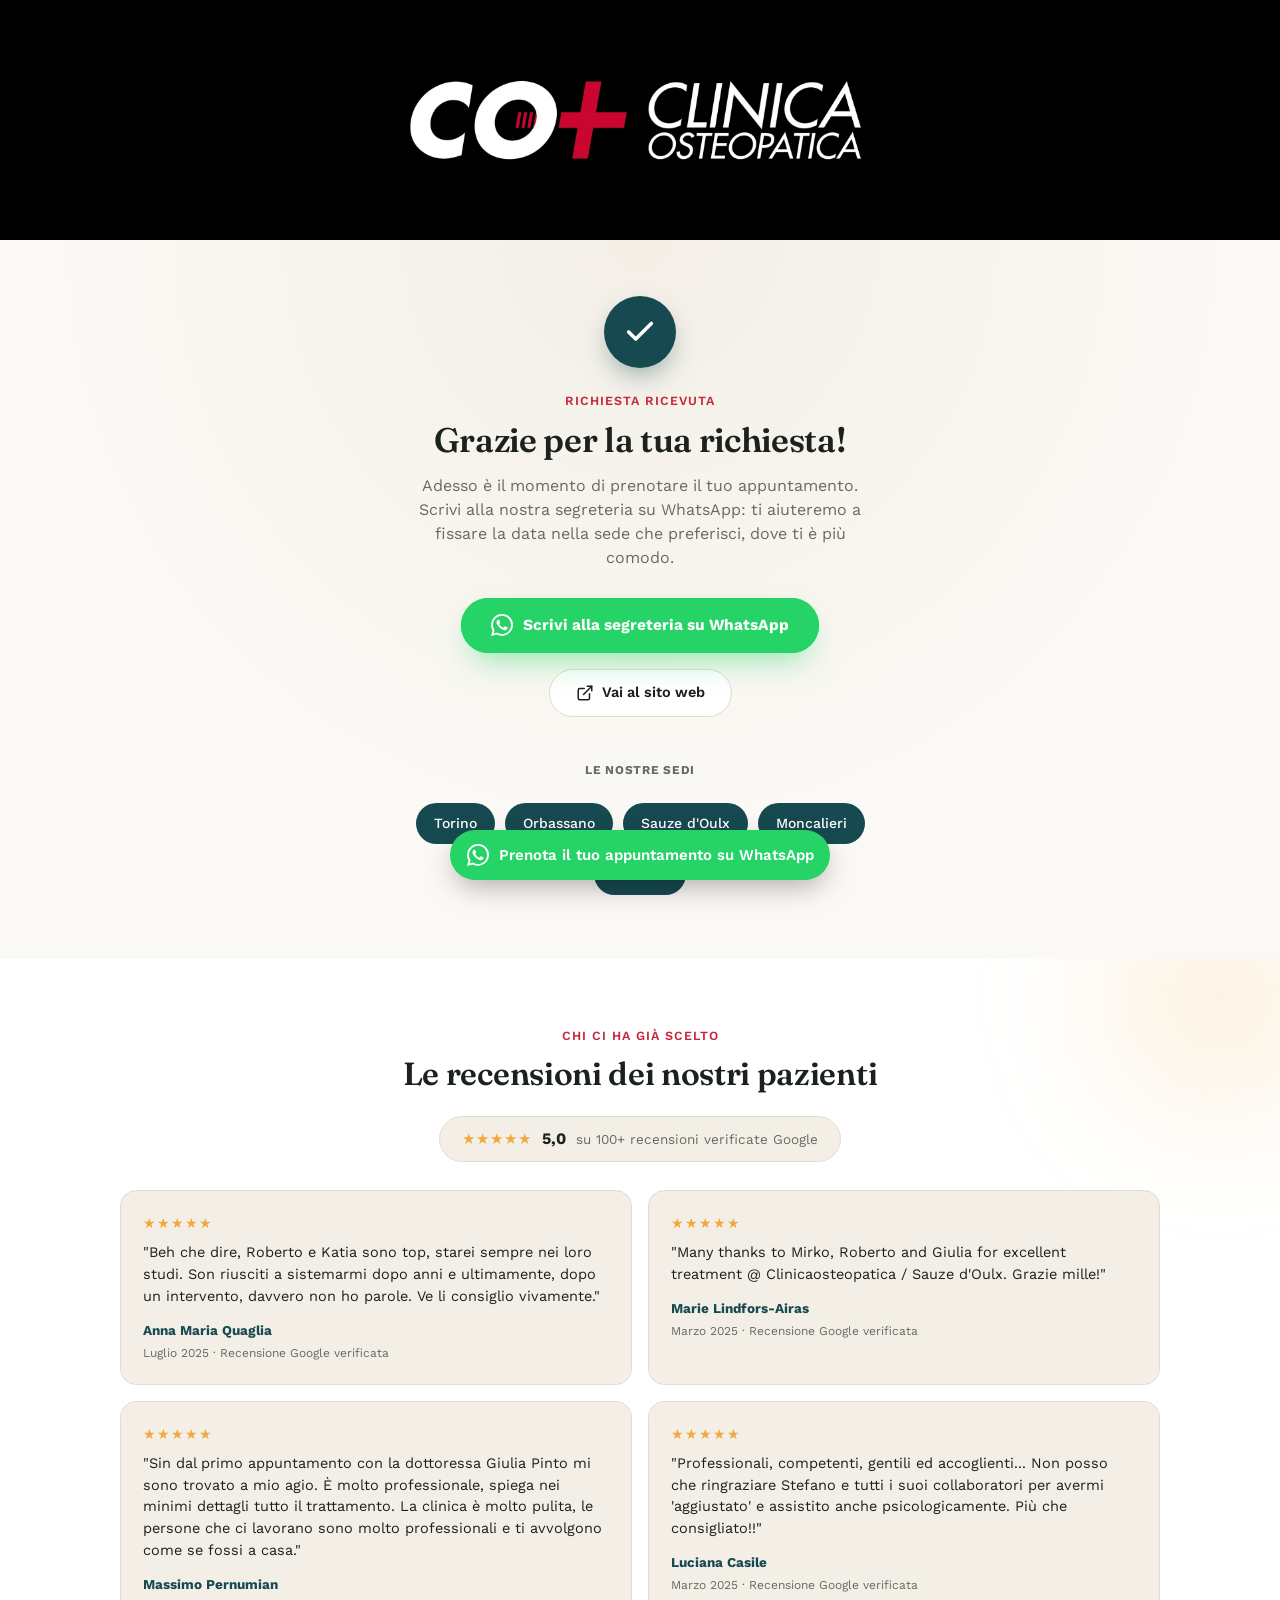
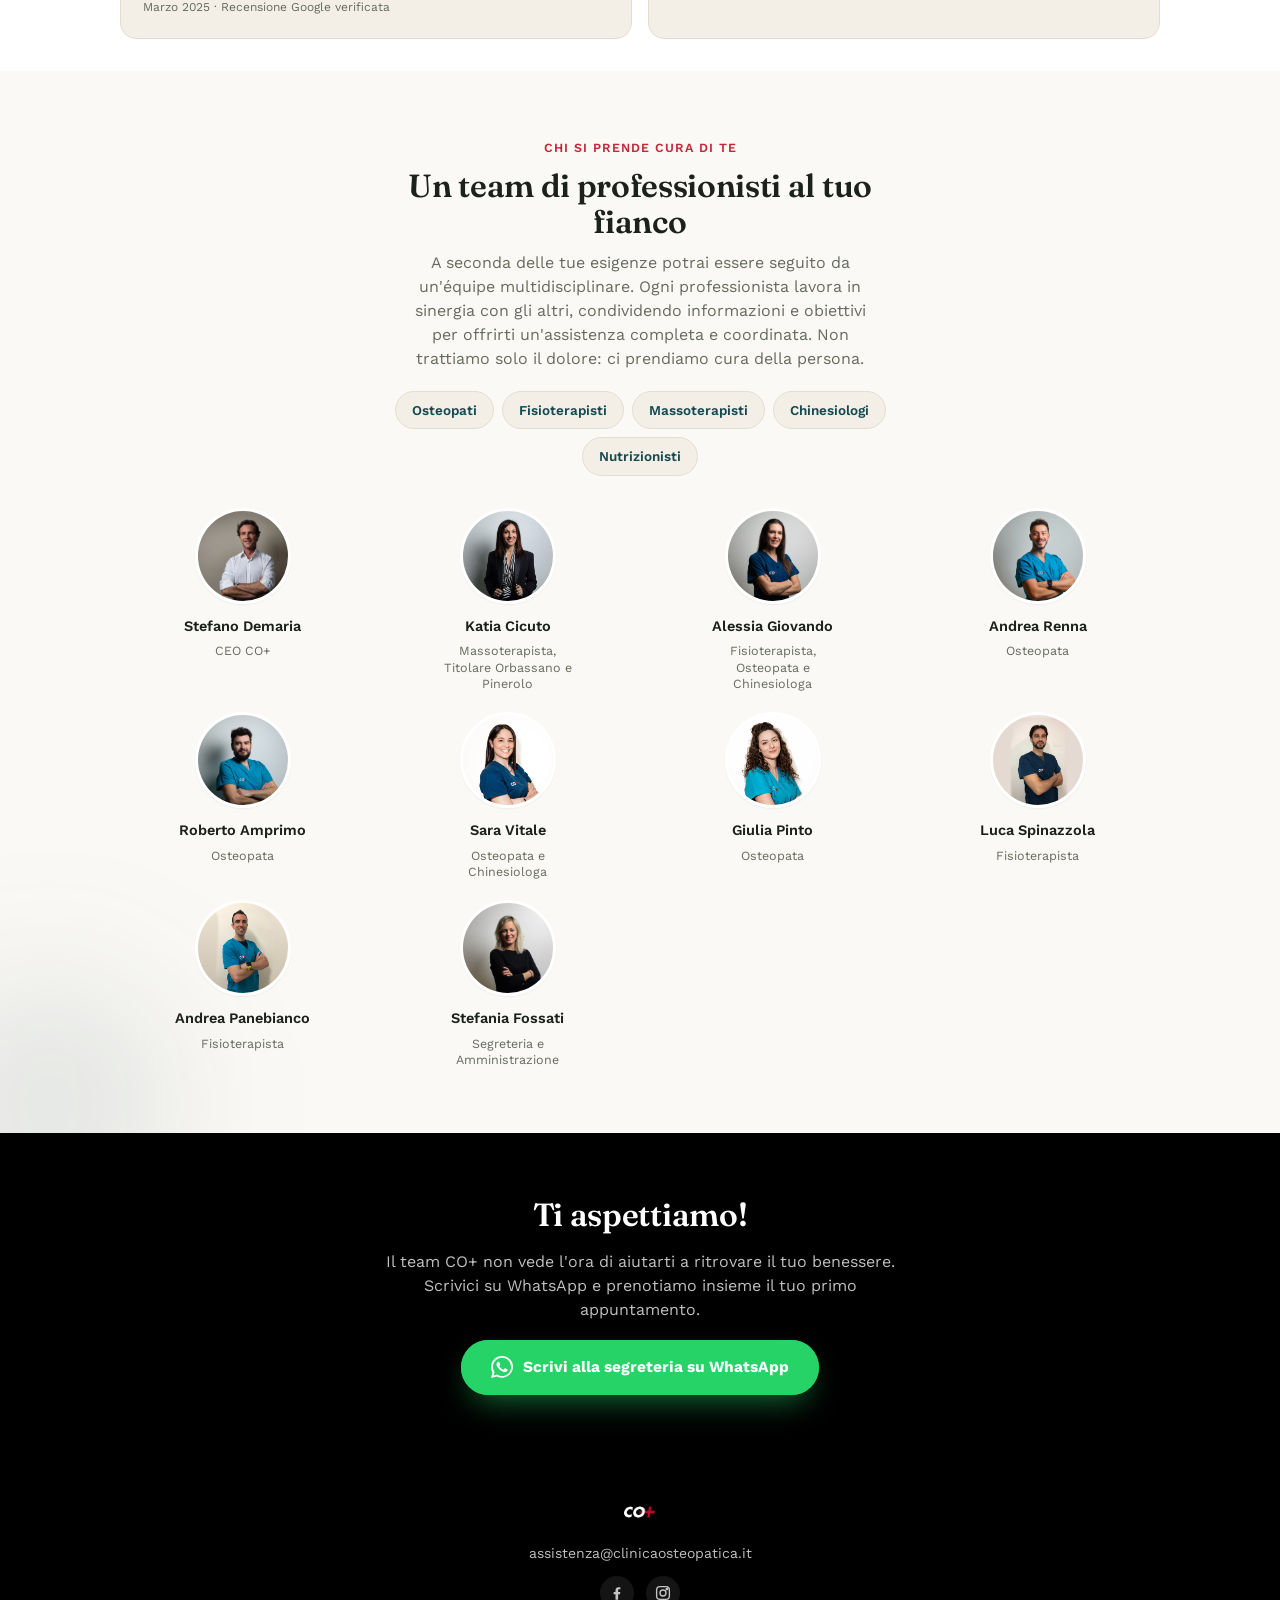
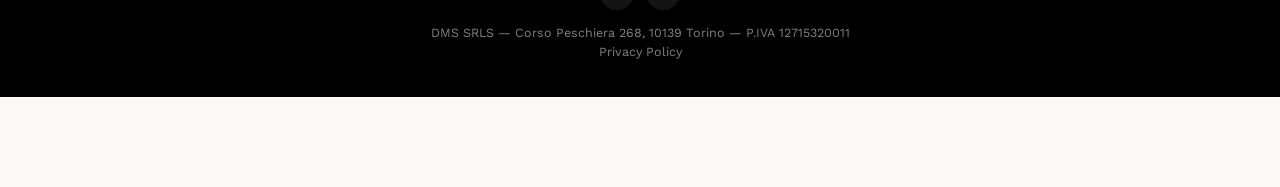
==== commit d8c5a3eb: "Aggiungi bottone "Vai al sito web" nella thank you page Su richiesta del cliente: un secondo CTA, in" ====
--- a/grazie.html
+++ b/grazie.html
@@ -40,6 +40,13 @@
       <svg viewBox="0 0 24 24" width="22" height="22" fill="currentColor" aria-hidden="true"><path d="M17.472 14.382c-.297-.149-1.758-.867-2.03-.967-.273-.099-.471-.148-.67.15-.197.297-.767.966-.94 1.164-.173.199-.347.223-.644.075-.297-.15-1.255-.463-2.39-1.475-.883-.788-1.48-1.761-1.653-2.059-.173-.297-.018-.458.13-.606.134-.133.298-.347.446-.52.149-.174.198-.298.298-.497.099-.198.05-.371-.025-.52-.075-.149-.669-1.612-.916-2.207-.242-.579-.487-.5-.669-.51-.173-.008-.371-.01-.57-.01-.198 0-.52.074-.792.372-.272.297-1.04 1.016-1.04 2.479 0 1.462 1.065 2.875 1.213 3.074.149.198 2.096 3.2 5.077 4.487.709.306 1.262.489 1.694.625.712.227 1.36.195 1.871.118.571-.085 1.758-.719 2.006-1.413.248-.694.248-1.289.173-1.413-.074-.124-.272-.198-.57-.347m-5.421 7.403h-.004a9.87 9.87 0 01-5.031-1.378l-.361-.214-3.741.982.998-3.648-.235-.374a9.86 9.86 0 01-1.51-5.26c.001-5.45 4.436-9.884 9.888-9.884 2.64 0 5.122 1.03 6.988 2.898a9.825 9.825 0 012.893 6.994c-.003 5.45-4.437 9.884-9.885 9.884M20.52 3.449C18.24 1.245 15.24 0 12.045 0 5.463 0 .102 5.36.099 11.943c0 2.105.549 4.16 1.595 5.976L0 24l6.335-1.652a11.882 11.882 0 005.71 1.442h.005c6.585 0 11.946-5.363 11.949-11.945 0-3.191-1.24-6.19-3.495-8.445"/></svg>
       <span>Scrivi alla segreteria su WhatsApp</span>
     </a>
+
+    <div>
+      <a href="https://clinicaosteopatica.it" class="btn-secondary" target="_blank" rel="noopener">
+        <svg viewBox="0 0 24 24" width="18" height="18" fill="none" stroke="currentColor" stroke-width="2" stroke-linecap="round" stroke-linejoin="round"><path d="M18 13v6a2 2 0 0 1-2 2H5a2 2 0 0 1-2-2V8a2 2 0 0 1 2-2h6"/><polyline points="15 3 21 3 21 9"/><line x1="10" y1="14" x2="21" y2="3"/></svg>
+        <span>Vai al sito web</span>
+      </a>
+    </div>
 
     <div class="thankyou-locations">
       <span class="thankyou-locations-label">Le nostre sedi</span>
--- a/styles.css
+++ b/styles.css
@@ -285,29 +285,23 @@
   justify-content: center;
   z-index: 2;
 }
-.video-poster::before{
-  content: "";
-  position: absolute;
-  inset: 0;
-  background: rgba(15, 52, 56, 0.22);
-}
 .video-poster[hidden]{ display: none; }
 
 .play-button{
   position: relative;
   width: 64px; height: 64px;
   border-radius: 50%;
-  background: rgba(255,255,255,0.14);
-  border: 1px solid rgba(255,255,255,0.4);
+  background: #fff;
+  box-shadow: 0 6px 20px -4px rgba(15,52,56,0.45);
   display:flex; align-items:center; justify-content:center;
-  color: #fff;
+  color: var(--primary);
 }
 .play-button::before{
   content: "";
   position: absolute;
   inset: 0;
   border-radius: 50%;
-  border: 1px solid rgba(255,255,255,0.5);
+  border: 1px solid rgba(255,255,255,0.9);
   animation: play-pulse 2.2s ease-out infinite;
 }
 @keyframes play-pulse{
@@ -859,6 +853,26 @@
 @keyframes btn-wa-ring{
   0%{ transform: scale(1); opacity: .6; }
   100%{ transform: scale(1.18); opacity: 0; }
+}
+.btn-secondary{
+  display: inline-flex;
+  align-items: center;
+  gap: 8px;
+  margin-top: 16px;
+  padding: 12px 26px;
+  border-radius: 999px;
+  border: 1.5px solid var(--border);
+  background: var(--surface);
+  color: var(--foreground);
+  font-weight: 600;
+  font-size: 14.5px;
+  transition: border-color .2s ease, color .2s ease, background .2s ease, transform .2s ease;
+}
+.btn-secondary:hover{
+  border-color: var(--primary);
+  color: var(--primary);
+  background: var(--surface-muted);
+  transform: translateY(-1px);
 }
 .thankyou-locations{ margin-top: 44px; }
 .thankyou-locations-label{
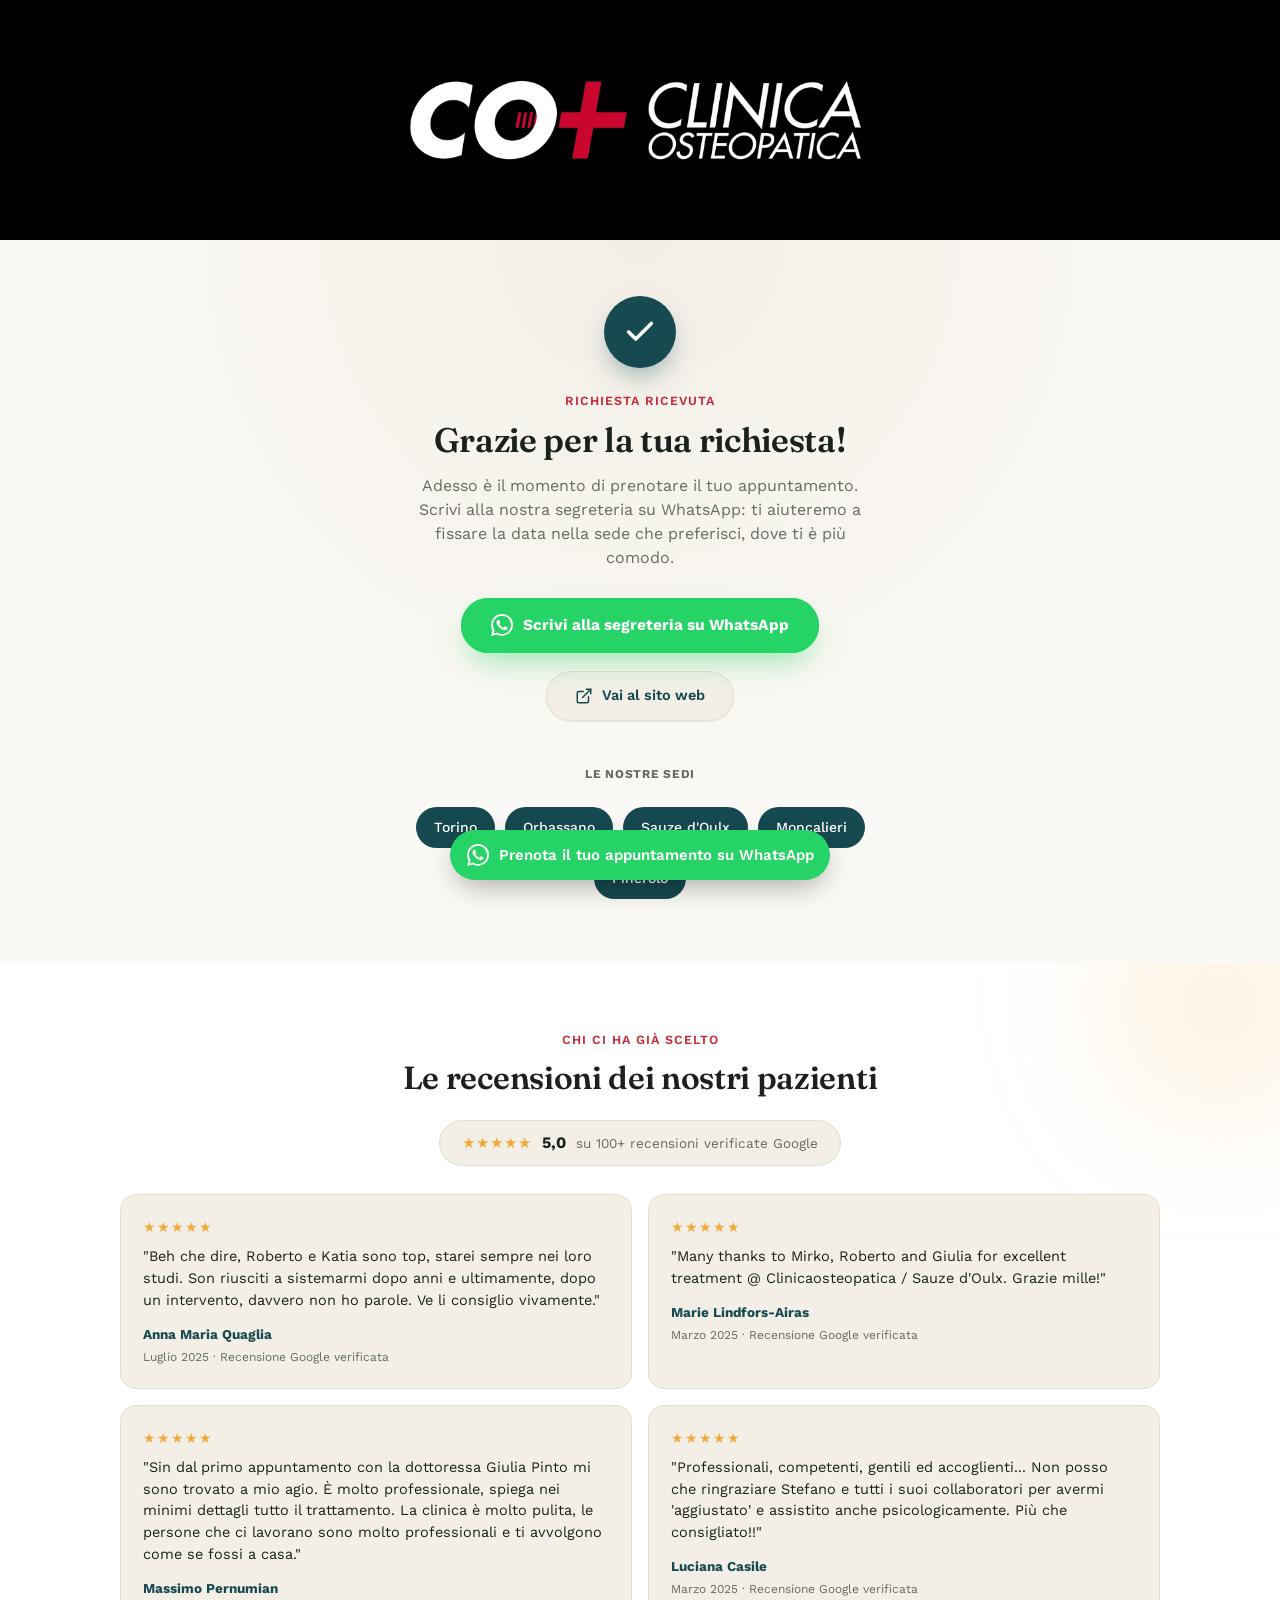
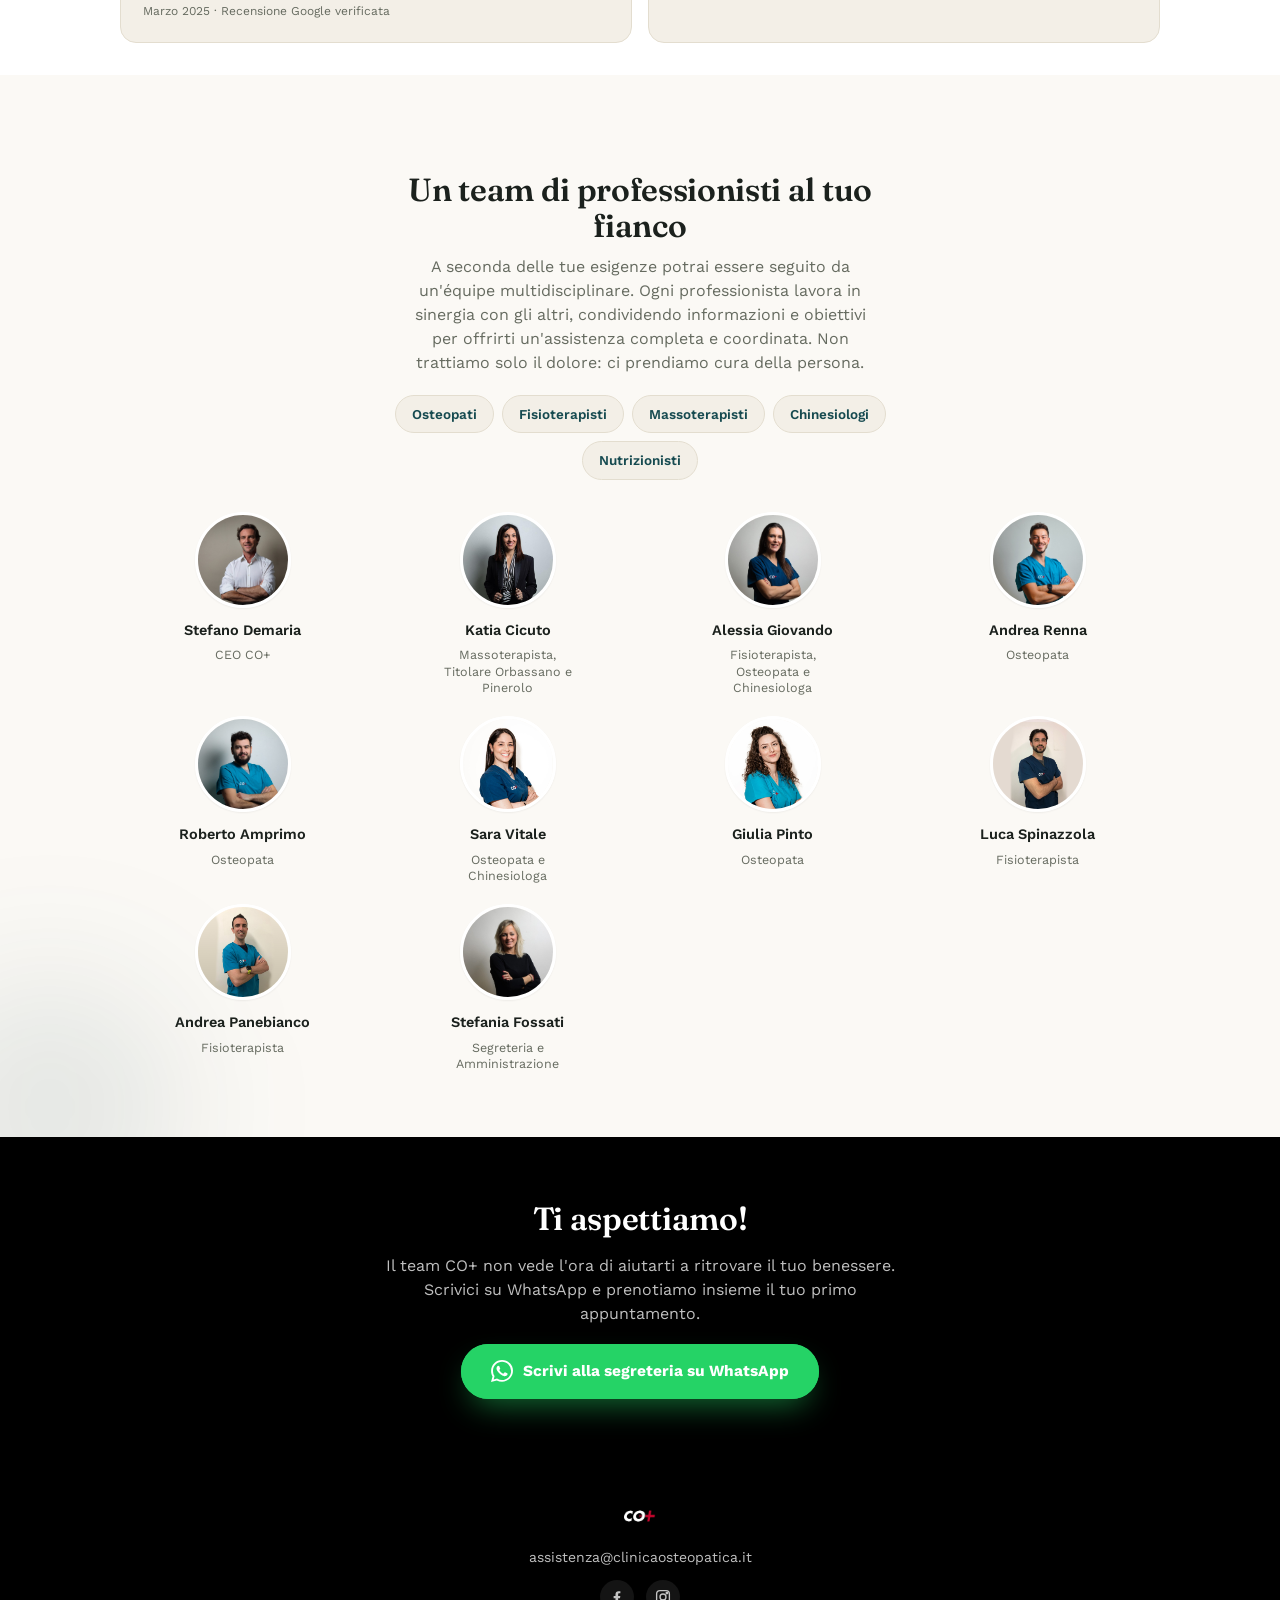
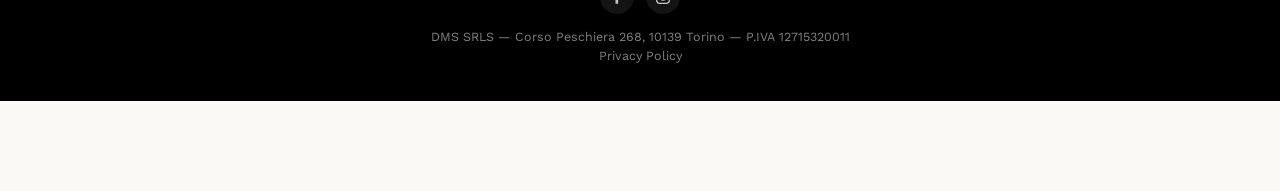
==== commit 1694477a: "Aggiungi favicon derivato dal logo CO+ Ritagliata la croce rossa dal logo (assets/logo-transparent.p" ====
--- a/grazie.html
+++ b/grazie.html
@@ -5,6 +5,10 @@
 <meta name="viewport" content="width=device-width, initial-scale=1.0">
 <title>Grazie — CO+ Clinica Osteopatica</title>
 <meta name="robots" content="noindex">
+<link rel="icon" href="assets/favicon.ico" sizes="any">
+<link rel="icon" href="assets/favicon-32x32.png" type="image/png" sizes="32x32">
+<link rel="icon" href="assets/favicon-16x16.png" type="image/png" sizes="16x16">
+<link rel="apple-touch-icon" href="assets/apple-touch-icon.png">
 <link rel="preconnect" href="https://fonts.googleapis.com">
 <link rel="preconnect" href="https://fonts.gstatic.com" crossorigin>
 <link href="https://fonts.googleapis.com/css2?family=Fraunces:opsz,wght@9..144,400;9..144,500;9..144,600;9..144,700&family=Work+Sans:wght@400;500;600;700&display=swap" rel="stylesheet">
--- a/styles.css
+++ b/styles.css
@@ -857,23 +857,27 @@
 .btn-secondary{
   display: inline-flex;
   align-items: center;
-  gap: 8px;
-  margin-top: 16px;
-  padding: 12px 26px;
+  gap: 9px;
+  margin-top: 18px;
+  padding: 13px 28px;
   border-radius: 999px;
   border: 1.5px solid var(--border);
-  background: var(--surface);
-  color: var(--foreground);
+  background: var(--surface-muted);
+  color: var(--primary);
   font-weight: 600;
   font-size: 14.5px;
-  transition: border-color .2s ease, color .2s ease, background .2s ease, transform .2s ease;
-}
+  box-shadow: var(--shadow-sm);
+  transition: background .2s ease, border-color .2s ease, color .2s ease, transform .2s ease, box-shadow .2s ease;
+}
+.btn-secondary svg{ transition: transform .2s ease; }
 .btn-secondary:hover{
+  background: var(--primary);
   border-color: var(--primary);
-  color: var(--primary);
-  background: var(--surface-muted);
-  transform: translateY(-1px);
-}
+  color: #fff;
+  transform: translateY(-2px);
+  box-shadow: var(--shadow);
+}
+.btn-secondary:hover svg{ transform: translate(1px, -1px); }
 .thankyou-locations{ margin-top: 44px; }
 .thankyou-locations-label{
   display:block;
